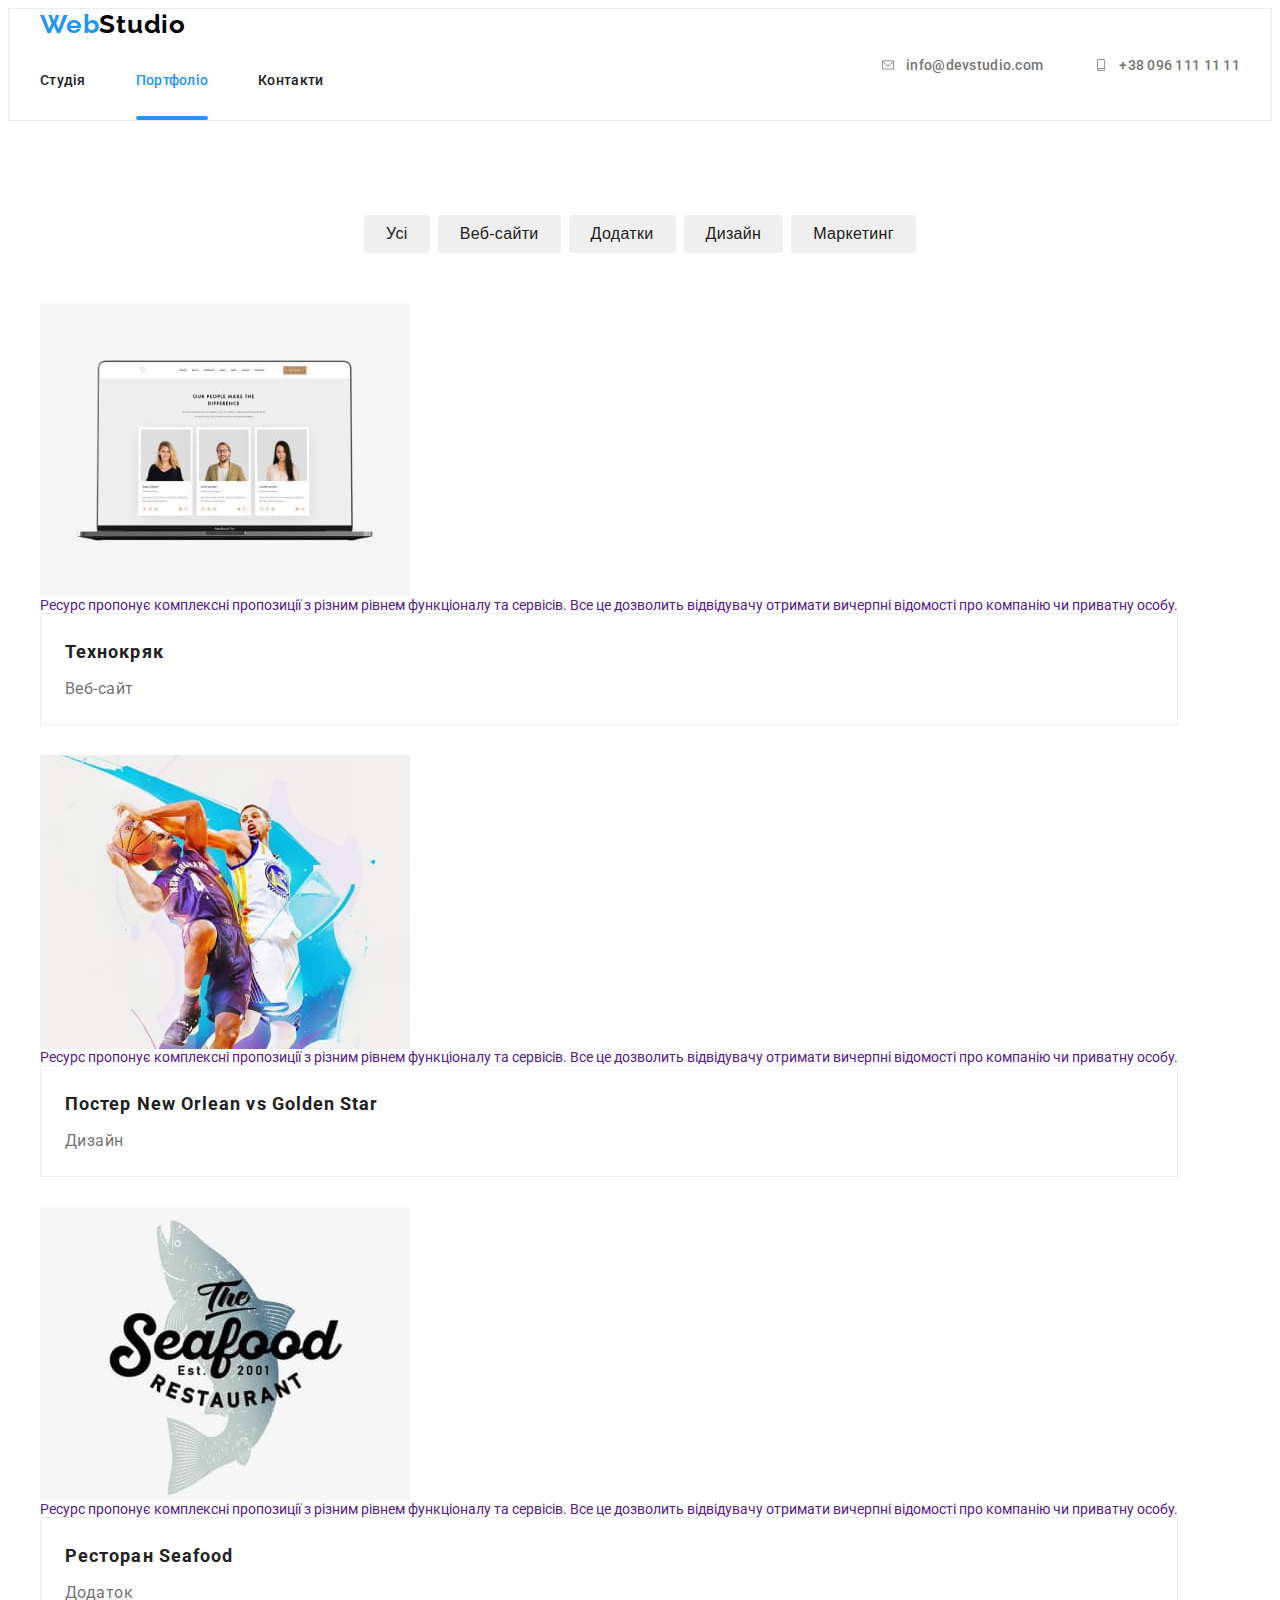
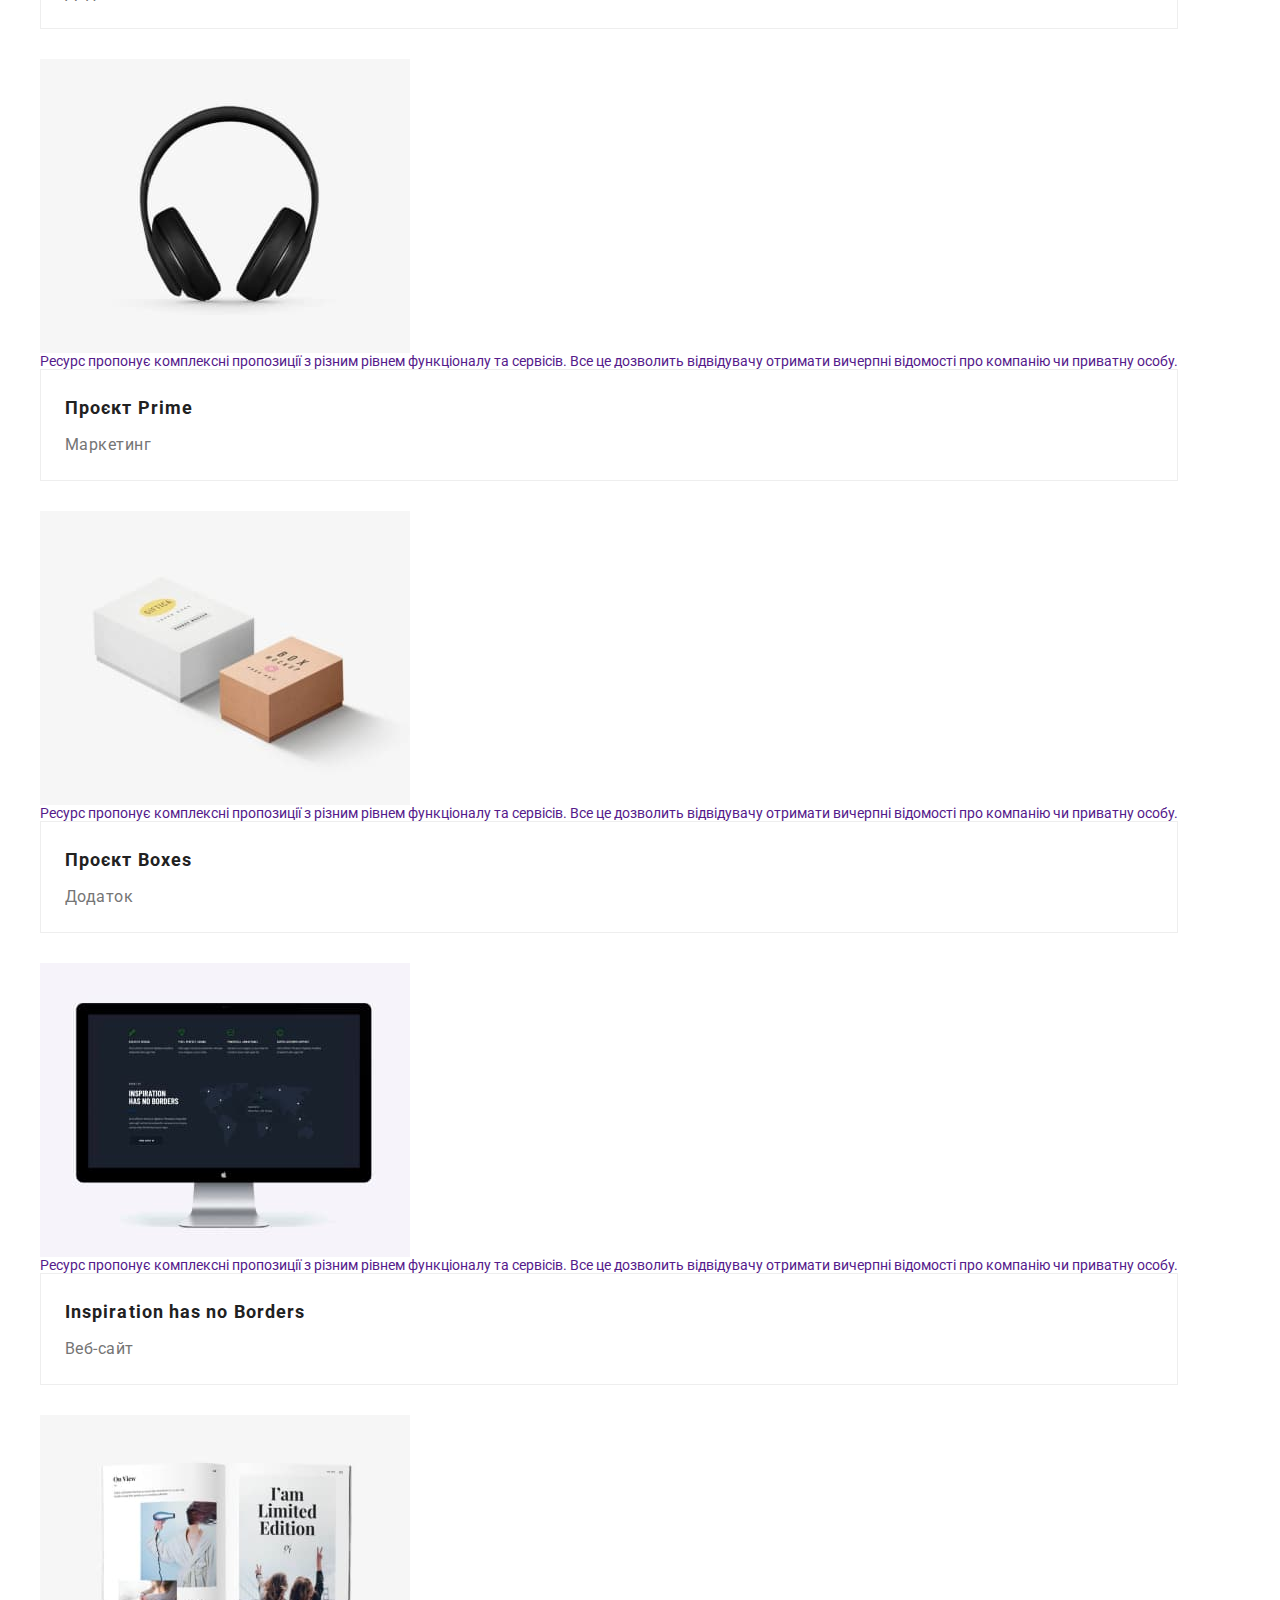
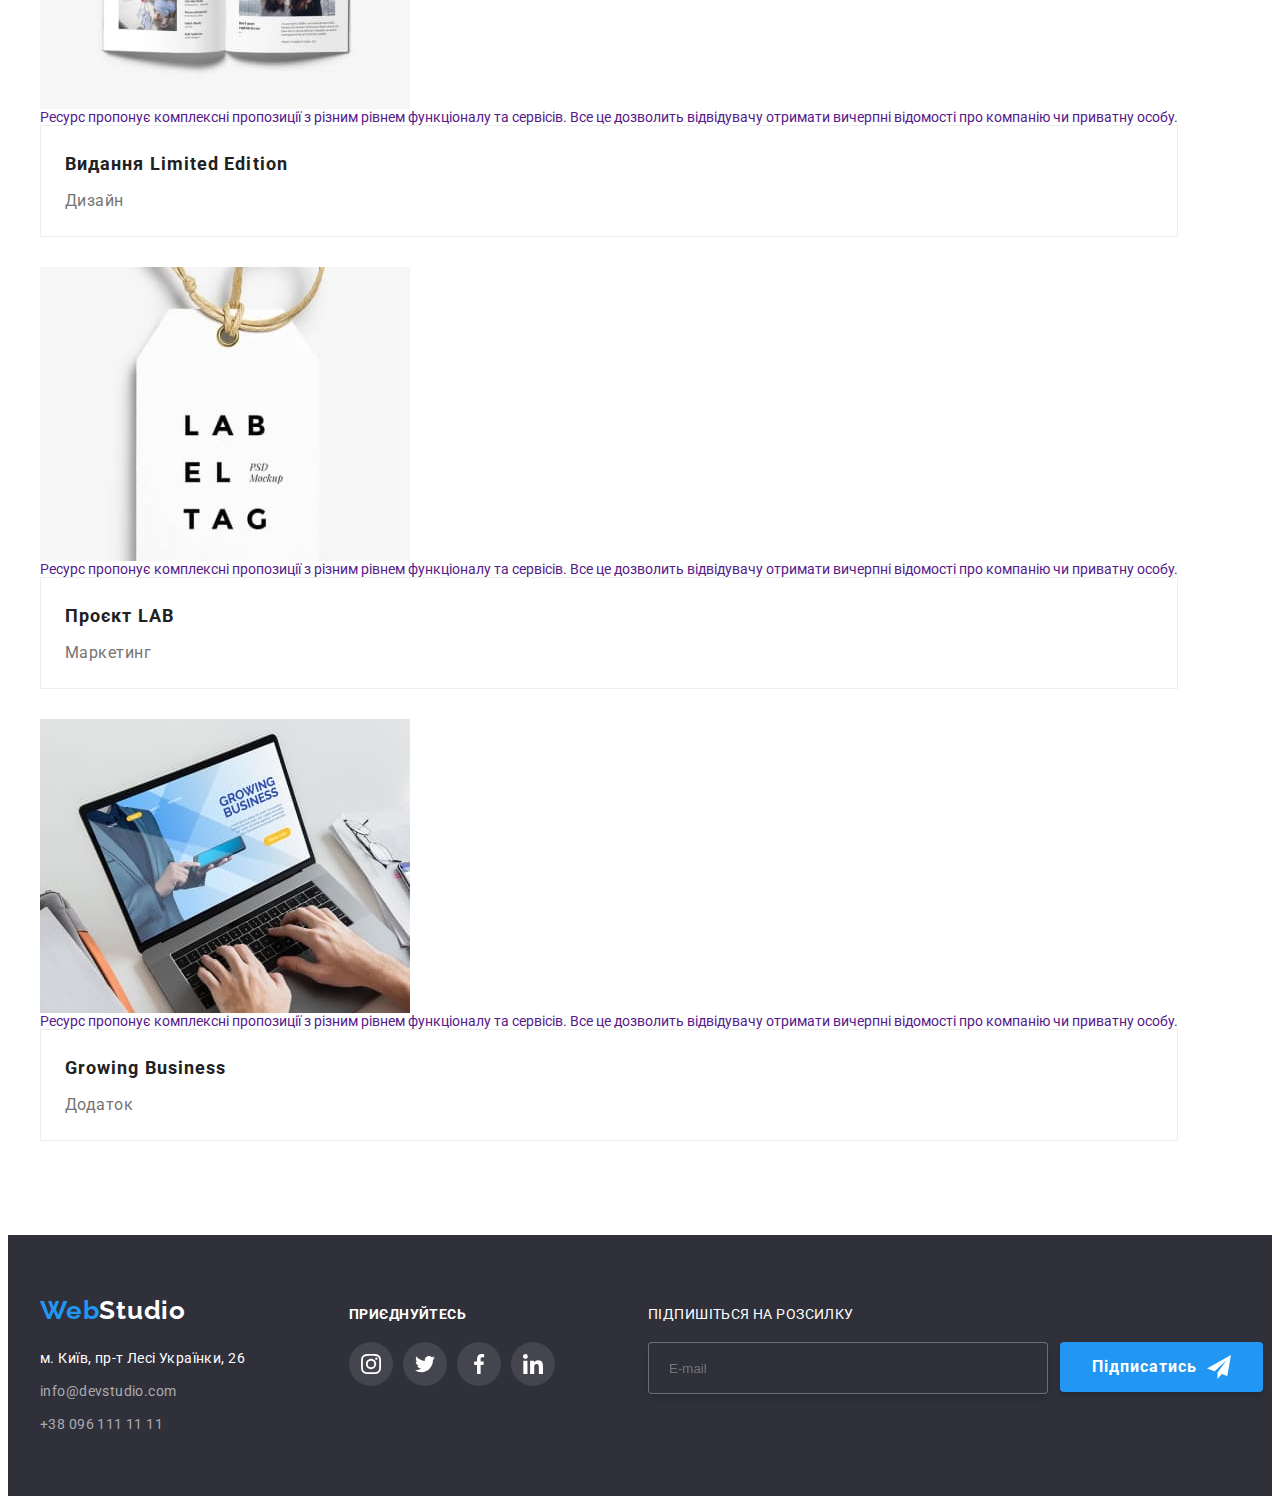
==== portfolio.html @ 0a987e72 "Summary" ====
<!DOCTYPE html>
<html lang="uk">
  <head>
    <meta charset="UTF-8" />
    <meta http-equiv="X-UA-Compatible" content="IE=edge" />
    <meta name="viewport" content="width=device-width, initial-scale=1.0" />
    <title>WebStudio</title>
    <!-- modern-normalize -->
    <link
      rel="stylesheet"
      href="https://cdnjs.cloudflare.com/ajax/libs/modern-normalize/1.1.0/modern-normalize.min.css"
      integrity="sha512-wpPYUAdjBVSE4KJnH1VR1HeZfpl1ub8YT/NKx4PuQ5NmX2tKuGu6U/JRp5y+Y8XG2tV+wKQpNHVUX03MfMFn9Q=="
      crossorigin="anonymous"
      referrerpolicy="no-referrer"
    />

    <!-- fonts -->
    <link
      href="https://fonts.googleapis.com/css2?family=Raleway:wght@700&family=Roboto:wght@400;500;700;900&display=swap"
      rel="stylesheet"
    />
    <!-- styles css -->
    <link rel="stylesheet" href="./css/main.min.css">
    <link rel="stylesheet" href="./css/styles.css" />
  </head>
  <body>
    <header class="header">
      <div class="header-container container">
        <nav class="container-list">
          <a href="./index.html" class="logo header-link"
            >Web<span class="name">Studio</span></a
          >
          <ul class="header-list site-nav list">
            <li class="header-item nav-list">
              <a href="" class="link">Студія</a>
            </li>
            <li class="header-item nav-list">
              <a href="./portfolio.html" class="link currentlink current">Портфоліо</a>
            </li>
            <li class="header-item nav-list">
              <a href="" class="link">Контакти</a>
            </li>
          </ul>
        </nav>
        <ul class="site-contact list">
          <li class="header-contact nav-list">
            <a href="mailto:info@devstudio.com" class="header-link link">
              <svg class="header-icon" width="16" height="12">
                <use href="./img/icons/icons.svg#icon-envelope"></use>
              </svg>
              info@devstudio.com
            </a>
          </li>
          <li class="header-contact nav-list">
            <a href="tel:380961111111" class="link">
              <svg class="header-icon" width="16" height="12">
                <use href="./img/icons/icons.svg#icon-smartphone"></use>
              </svg>
              +38 096 111 11 11</a
            >
          </li>
        </ul>
      </div>
    </header>
    <main class="portfolio-general">
      <!-- <h1>Портфоліо</h1> -->
      <section class="section">
        <div class="container">
          <h1 class="visually-hidden">Портфоліо</h1>
          <ul class="portfolio-list list">
            <li class="portfolio-list-link">
              <button type="button" class="portfolio-list-button">Усі</button>
            </li>
            <li class="portfolio-list-link">
              <button type="button" class="portfolio-list-button">
                Веб-сайти
              </button>
            </li>
            <li class="portfolio-list-link">
              <button type="button" class="portfolio-list-button">
                Додатки
              </button>
            </li>
            <li class="portfolio-list-link">
              <button type="button" class="portfolio-list-button">
                Дизайн
              </button>
            </li>
            <li class="portfolio-list-link">
              <button type="button" class="portfolio-list-button">
                Маркетинг
              </button>
            </li>
          </ul>
          <ul class="portfolio-examples list">
            <li class="list">
              <a href="" class="portfolio-examples-link"
              >
               
                <div class="portfolio-thumb">
                  <img class="portfolio-thumb"
                    src="./img/portfolio-img-1.jpg"
                    alt="Портфоліо веб-сайту: Технокряк"
                    width="370"
                    height="294"
                  
                  />
                   <div class="portfolio-overlay">
                    <p class="portfolio-overlay-text">Ресурс пропонує комплексні пропозиції з різним рівнем функціоналу та сервісів. Все це дозволить відвідувачу отримати вичерпні відомості про компанію чи приватну особу.</p>
                  </div>
                </div>
                
                
               
                <div class="portfolio-wrapper">
                  <h2 class="portfolio-header">Технокряк</h2>
                  <p class="portfolio-descr">Веб-сайт</p>
                </div></a
              >
              
            </li>
            <li class="list">
              <a href="" class="portfolio-examples-link">
                <div class="portfolio-thumb">
                  <img
                    src="./img/portfolio-img-2.jpg"
                    alt="Портфоліо постеру"
                    width="370"
                    height="294"
                  />
                  <div class="portfolio-overlay">
                    <p class="portfolio-overlay-text">Ресурс пропонує комплексні пропозиції з різним рівнем функціоналу та сервісів. Все це дозволить відвідувачу отримати вичерпні відомості про компанію чи приватну особу.</p>
                  </div>
                </div>
                <div class="portfolio-wrapper">
                  <h2 class="portfolio-header">
                    Постер New Orlean vs Golden Star
                  </h2>
                  <p class="portfolio-descr">Дизайн</p>
                </div></a
              >
              
            </li>
            <li class="list">
              <a href="" class="portfolio-examples-link">
                <div class="portfolio-thumb">
                  <img
                    src="./img/portfolio-img-3.jpg"
                    alt="Портфоліо рибного ресторану"
                    width="370"
                    height="294"
                  />
                  <div class="portfolio-overlay">
                    <p class="portfolio-overlay-text">Ресурс пропонує комплексні пропозиції з різним рівнем функціоналу та сервісів. Все це дозволить відвідувачу отримати вичерпні відомості про компанію чи приватну особу.</p>
                  </div>
                </div>
                <div class="portfolio-wrapper">
                  <h2 class="portfolio-header">Ресторан Seafood</h2>
                  <p class="portfolio-descr">Додаток</p>
                </div></a
              >
              
            </li>
            <li class="list">
              <a href="" class="portfolio-examples-link">
                <div class="portfolio-thumb">
                  <img
                    src="./img/portfolio-img-4.jpg"
                    alt="Портфоліо проекту"
                    width="370"
                    height="294"
                  />
                  <div class="portfolio-overlay">
                    <p class="portfolio-overlay-text">Ресурс пропонує комплексні пропозиції з різним рівнем функціоналу та сервісів. Все це дозволить відвідувачу отримати вичерпні відомості про компанію чи приватну особу.</p>
                  </div>
                </div>
                <div class="portfolio-wrapper">
                  <h2 class="portfolio-header">Проєкт Prime</h2>
                  <p class="portfolio-descr">Маркетинг</p>
                </div></a
              >
              
            </li>
            <li class="list">
              <a href="" class="portfolio-examples-link">
                <div class="portfolio-thumb">
                  <img
                    src="./img/portfolio-img-5.jpg"
                    alt="Портфоліо додатку"
                    width="370"
                    height="294"
                  />
                  <div class="portfolio-overlay">
                    <p class="portfolio-overlay-text">Ресурс пропонує комплексні пропозиції з різним рівнем функціоналу та сервісів. Все це дозволить відвідувачу отримати вичерпні відомості про компанію чи приватну особу.</p>
                  </div>
                </div>
                <div class="portfolio-wrapper">
                  <h2 class="portfolio-header">Проєкт Boxes</h2>
                  <p class="portfolio-descr">Додаток</p>
                </div></a
              >
               
            </li>
            <li class="list">
              <a href="" class="portfolio-examples-link">
                <div class="portfolio-thumb">
                  <img
                    src="./img/portfolio-img-6.jpg"
                    alt="Портфоліо веб-сайту: Натхнення не має кордонів"
                    width="370"
                    height="294"
                  />
                  <div class="portfolio-overlay">
                    <p class="portfolio-overlay-text">Ресурс пропонує комплексні пропозиції з різним рівнем функціоналу та сервісів. Все це дозволить відвідувачу отримати вичерпні відомості про компанію чи приватну особу.</p>
                </div>
                </div>

                <div class="portfolio-wrapper">
                  <h2 class="portfolio-header">Inspiration has no Borders</h2>
                  <p class="portfolio-descr">Веб-сайт</p>
                </div></a
              >
               
            <li class="list">
              <a href="" class="portfolio-examples-link">
                <div class="portfolio-thumb">
                  <img
                    src="./img/portfolio-img-7.jpg"
                    alt="Портфоліо дизайну видання"
                    width="370"
                    height="294"
                  />
                  <div class="portfolio-overlay">
                    <p class="portfolio-overlay-text">Ресурс пропонує комплексні пропозиції з різним рівнем функціоналу та сервісів. Все це дозволить відвідувачу отримати вичерпні відомості про компанію чи приватну особу.</p>
                  </div>
                </div>
                <div class="portfolio-wrapper">
                  <h2 class="portfolio-header">Видання Limited Edition</h2>
                  <p class="portfolio-descr">Дизайн</p>
                </div></a
              >
               
            </li>
            <li class="list">
              <a href="" class="portfolio-examples-link">
                <div class="portfolio-thumb">
                  <img
                    src="./img/portfolio-img-8.jpg"
                    alt="Портфоліо маркетингового проекту"
                    width="370"
                    height="294"
                  />
                  <div class="portfolio-overlay">
                    <p class="portfolio-overlay-text">Ресурс пропонує комплексні пропозиції з різним рівнем функціоналу та сервісів. Все це дозволить відвідувачу отримати вичерпні відомості про компанію чи приватну особу.</p>
                  </div>
                </div>
                <div class="portfolio-wrapper">
                  <h2 class="portfolio-header">Проєкт LAB</h2>
                  <p class="portfolio-descr">Маркетинг</p>
                </div></a
              >
               
            </li>
            <li class="list">
              <a href="" class="portfolio-examples-link">
                <div class="portfolio-thumb">
                  <img
                    src="./img/portfolio-img-9.jpg"
                    alt="Портфоліо бізнес-додатку"
                    width="370"
                    height="294"
                  />
                  <div class="portfolio-overlay">
                    <p class="portfolio-overlay-text">Ресурс пропонує комплексні пропозиції з різним рівнем функціоналу та сервісів. Все це дозволить відвідувачу отримати вичерпні відомості про компанію чи приватну особу.</p>
                  </div>
                </div>
                <div class="portfolio-wrapper">
                  <h2 class="portfolio-header">Growing Business</h2>
                  <p class="portfolio-descr">Додаток</p>
                </div></a
              >
              
            </li>
          </ul>
        </div>
      </section>
    </main>

      <footer class="footer">
      <div class="container footer-contact">
         <div class="">
          <a href="./index.html" class="footer-logo logo"
          >Web<span class="second-name">Studio</span></a
        >
        <address>
          <ul class="site-contact-list list">
            <li class="link-location link-general">
              <a
                href="https://goo.gl/maps/aaZ5fvwbRXGfr1e5A"
                target="_blank"
                rel="noopener noreferrer nofollow"
                class="link-location"
                >м. Київ, пр-т Лесі Українки, 26</a
              >
            </li>
            <li class="link-contact link-general">
              <a href="mailto:info@devstudio.com" class="link-contact-list"
                >info@devstudio.com</a
              >
            </li>
            <li class="link-contact link-general">
              <a href="tel:380961111111" class="link-contact-list"
                >+38 096 111 11 11</a
              >
            </li>
          </ul>
         </div>
          <div class="socials-footer">
            <h3 class="footer-header"">Приєднуйтесь</h3>
            <ul class="socials-footer-list">
              <li class="list">
                <a
                  class="socials-link link"
                  href="https://www.instagram.com/"
                  target="_blank"
                  rel="noopener norefferer"
                  aria-label="Instagram icon"
                >
                  <svg class="socials-icon" width="20" height="20">
                    <use href="./img/icons/icons.svg#icon-instagram"></use>
                  </svg>
                </a>
              </li>
              <li class="list">
                <a
                  class="socials-link link"
                  href="https://twitter.com/"
                  target="_blank"
                  rel="noopener norefferer"
                  aria-label="Twitter icon"
                >
                  <svg class="socials-icon" width="20" height="20">
                    <use href="./img/icons/icons.svg#icon-twitter"></use>
                  </svg>
                </a>
              </li>
              <li class="list">
                <a
                  class="socials-link link"
                  href="https://www.facebook.com/"
                  target="_blank"
                  rel="noopener norefferer"
                  aria-label="Facebook icon"
                >
                  <svg class="socials-icon" width="20" height="20">
                    <use href="./img/icons/icons.svg#icon-facebook"></use>
                  </svg>
                </a>
              </li>
              <li class="list">
                <a
                  class="socials-link link"
                  href="https://www.linkedin.com/"
                  target="_blank"
                  rel="noopener norefferer"
                  aria-label="LinkedIn icon"
                >
                  <svg class="socials-icon" width="20" height="20">
                    <use href="./img/icons/icons.svg#icon-linkedin"></use>
                  </svg>
                </a>
              </li>
            </ul>
          </div>
          <div class="sign-wrapper">
        <p class="sign-text footer-header">Підпишіться на розсилку</p>
      
          
       <form class="sign-form" name="sign-form">
        <input class="sign-field" type="email" name="user-email" id="email" placeholder="E-mail" >
          
        
        <div class="sign-field-btn">
          <button class="sign-btn" type="submit">Підписатись
            <svg class="sign-item" width="24" height="24">
          <use href="./img/icons/icons.svg#icon-icon-send"></use>
          </svg>
          </button>
          
        </div>

        </form>
        
      
        </div>
      </div>
        </address>
      </div>
      
    </footer>
  </body>
</html>

<!-- fjfj -->
---- css/main.min.css ----
h1,h2,h3,h4,h5,h6,p{margin:0}.list{list-style:none;margin:0;padding:0}img{display:block}.logo{text-decoration:none}.site-nav .link{text-decoration:none}.container{width:1200px;padding-left:15px;padding-right:15px;margin:0 auto}.section{padding-top:94px;padding-bottom:94px}.header{border:1px solid #ececec}.header-container{display:-webkit-box;display:-ms-flexbox;display:flex;-webkit-box-align:center;-ms-flex-align:center;align-items:center}.header-nav{display:-webkit-box;display:-ms-flexbox;display:flex;-webkit-box-align:center;-ms-flex-align:center;align-items:center}.header-list{margin-right:94px}.header-list{display:-webkit-box;display:-ms-flexbox;display:flex;-webkit-box-align:center;-ms-flex-align:center;align-items:center;gap:50px}.site-contact{display:-webkit-box;display:-ms-flexbox;display:flex;-webkit-box-align:center;-ms-flex-align:center;align-items:center;gap:50px}.site-contact{margin-left:auto}.logo{display:block;color:var(--accent-color);font-family:"Raleway",sans-serif;margin-right:93px;font-style:normal;font-weight:700;font-size:26px;line-height:1.1923076923;letter-spacing:.03em}.name{color:#000}.second-name{color:var(--additional-color)}.site-nav .link{display:block;padding-top:32px;padding-bottom:32px;color:var(--primary-text-color);font-weight:500;line-height:1.1428571429;letter-spacing:.02em;-webkit-transition-property:color;transition-property:color;-webkit-transition-duration:250ms;transition-duration:250ms;-webkit-transition-timing-function:cubic-bezier(0.4, 0, 0.2, 1);transition-timing-function:cubic-bezier(0.4, 0, 0.2, 1)}.site-nav .link:hover,.site-nav .link:focus{color:var(--accent-color)}.site-nav .currentlink{color:var(--accent-color)}.nav-list{position:relative}.current::after{content:"";position:absolute;bottom:0px;left:0px;width:100%;height:4px;background-color:var(--accent-color);border-radius:2px}.site-contact{list-style:none}.site-contact .link{text-decoration:none}.header-icon{fill:currentColor;margin-right:10px}.site-contact .link{display:-webkit-box;display:-ms-flexbox;display:flex;-webkit-box-align:center;-ms-flex-align:center;align-items:center;padding-top:32px;padding-bottom:32px;color:var(--secondary-text-color);font-weight:500;line-height:1.1428571429;letter-spacing:.02em;color:var(--secondary-text-color);-webkit-transition-property:color;transition-property:color;-webkit-transition-duration:250ms;transition-duration:250ms;-webkit-transition-timing-function:cubic-bezier(0.4, 0, 0.2, 1);transition-timing-function:cubic-bezier(0.4, 0, 0.2, 1)}.site-contact .link:hover,.site-contact .link:focus{color:var(--accent-color)}.site-contact .link:not(:last child){margin-right:30px}.hero{padding:200px 0px;margin-left:auto;margin-right:auto;height:600px;max-width:1600px;background-color:#c4c4c4;background-image:-webkit-gradient(linear, left top, left bottom, from(rgba(47, 48, 58, 0.4)), to(rgba(47, 48, 58, 0.4))),url(../img/hero-img.jpg);background-image:linear-gradient(rgba(47, 48, 58, 0.4), rgba(47, 48, 58, 0.4)),url(../img/hero-img.jpg);background-position:center}.hero-title{width:696px;margin-left:auto;margin-right:auto;margin-bottom:30px;color:var(--additional-color);font-weight:900;font-size:44px;line-height:1.3636363636;text-align:center;letter-spacing:.06em;text-transform:uppercase}.hero-button{margin:auto;display:block;min-width:216px;min-height:50px;padding:10px 32px;color:var(--additional-color);background-color:var(--accent-color);font-family:"Roboto";font-weight:700;font-size:16px;line-height:1.875;-webkit-box-align:center;-ms-flex-align:center;align-items:center;text-align:center;letter-spacing:.06em;border:none;border-radius:4px;cursor:pointer}.hero-button:hover,.hero-button:focus{color:var(--additional-color);background-color:var(--accent-color)}.features__list{list-style:none}.features__section .features__list{display:-webkit-box;display:-ms-flexbox;display:flex;-ms-flex-wrap:wrap;flex-wrap:wrap}.features__list .features__descr{margin-right:30px}.features__list .features__descr:last-child{margin-right:0px}.features__wrapper{display:-webkit-box;display:-ms-flexbox;display:flex;-webkit-box-align:center;-ms-flex-align:center;align-items:center;-webkit-box-pack:center;-ms-flex-pack:center;justify-content:center;height:120px;background-color:#f5f4fa;border-radius:4px}.features__list .feature__title{margin-top:30px;margin-bottom:10px;font-size:14px;line-height:1.1428571429;letter-spacing:.03em;text-transform:uppercase}.features__list .feature__examples{width:270px;color:var(--secondary-text-color);line-height:1.7142857143;letter-spacing:.03em}.offers{padding-top:0px}.offers .list{display:-webkit-box;display:-ms-flexbox;display:flex;-ms-flex-wrap:wrap;flex-wrap:wrap}.offers__title{margin-bottom:50px;font-size:36px;line-height:1.1666666667;text-align:center;letter-spacing:.03em}.offers__ex{list-style:none}.offers__list .offers__ex{position:relative;margin-right:30px}.offers__list .offers__ex:last-child{margin-right:0px}.offers__overlay{position:absolute;bottom:0px;width:100%;padding-top:27px;padding-bottom:27px;background-color:rgba(47,48,58,.8)}.offers__text{font-style:normal;font-size:14px;line-height:1.1428571429;text-align:center;text-transform:uppercase;letter-spacing:.03em;color:var(--additional-color)}.team-wrapper{padding-top:30px;padding-bottom:30px;background-color:#fff;border-radius:0px 0px 4px 4px;-webkit-box-shadow:0px 1px 1px #000;box-shadow:0px 1px 1px #000}.list .part-second-title{margin-bottom:10px;font-weight:500;font-size:16px;line-height:1.1875;text-align:center;letter-spacing:.03em}.list .part-list-element{font-size:16px;line-height:1.1875;text-align:center;letter-spacing:.03em;color:var(--secondary-text-color)}.socials{display:-webkit-box;display:-ms-flexbox;display:flex;-webkit-box-pack:center;-ms-flex-pack:center;justify-content:center;-webkit-box-align:center;-ms-flex-align:center;align-items:center;gap:10px}.socials-link-main{display:-webkit-box;display:-ms-flexbox;display:flex;-webkit-box-pack:center;-ms-flex-pack:center;justify-content:center;-webkit-box-align:center;-ms-flex-align:center;align-items:center;width:44px;height:44px;border-radius:50%;-webkit-transition-property:background-color,color;transition-property:background-color,color;-webkit-transition-duration:250ms;transition-duration:250ms;-webkit-transition-timing-function:cubic-bezier(0.4, 0, 0.2, 1);transition-timing-function:cubic-bezier(0.4, 0, 0.2, 1)}.socials-icon-main{fill:var(--icon-color)}.socials-link-main:hover,.socials-link-main:focus{background-color:var(--accent-color)}.socials-link-main:hover .socials-icon-main{fill:var(--additional-color)}.team-section{background-color:#f5f4fa}.team-section .list{list-style:none}.participants-list{display:-webkit-box;display:-ms-flexbox;display:flex;-ms-flex-wrap:wrap;flex-wrap:wrap}.participants-list .list{margin-right:30px}.participants-list .list:last-child{margin-right:0px}.part-list-element{margin-bottom:16px}.clients__title{font-style:normal;font-size:36px;line-height:1.1666666667;text-align:center;letter-spacing:.03em;margin-bottom:50px}.clients{text-decoration:none}.clients{display:-webkit-box;display:-ms-flexbox;display:flex;-webkit-box-align:center;-ms-flex-align:center;align-items:center;-webkit-box-pack:center;-ms-flex-pack:center;justify-content:center;gap:30px}.clients__list{width:170px;height:92px}.clients__link:hover,.clients__link:focus{color:var(--accent-color);border:1px solid var(--accent-color)}.clients__link{display:-webkit-box;display:-ms-flexbox;display:flex;-webkit-box-pack:center;-ms-flex-pack:center;justify-content:center;-webkit-box-align:center;-ms-flex-align:center;align-items:center;width:100%;height:100%;border:1px solid var(--icon-color);border-radius:4px;background-color:#fff;color:var(--icon-color);-webkit-transition-property:color,border;transition-property:color,border;-webkit-transition-duration:250ms;transition-duration:250ms;-webkit-transition-timing-function:cubic-bezier(0.4, 0, 0.2, 1);transition-timing-function:cubic-bezier(0.4, 0, 0.2, 1)}.clients__icon{fill:currentColor}footer{background-color:#2f303a;padding-top:60px;padding-bottom:60px}address{font-style:normal}.footer-logo{margin-bottom:20px}.site-contact-list .link-location{list-style:none;text-decoration:none}.site-contact-list .link-contact{list-style:none;text-decoration:none}.site-contact-list .link-general{margin-bottom:9px}.site-contact-list .link-general:last-child{margin-bottom:0px}.site-contact-list .link-location{line-height:1.7142857143;letter-spacing:.03em;color:var(--additional-color)}.site-contact-list .link-contact-list:hover,.site-contact-list .link-contact-list:focus{color:var(--accent-color)}.site-contact-list .link-contact-list{text-decoration:none;list-style:none}.site-contact-list .link-contact-list{line-height:1.7142857143;letter-spacing:.03em;color:rgba(255,255,255,.6);-webkit-transition-property:color;transition-property:color;-webkit-transition-duration:250ms;transition-duration:250ms;-webkit-transition-timing-function:cubic-bezier(0.4, 0, 0.2, 1);transition-timing-function:cubic-bezier(0.4, 0, 0.2, 1)}.footer-contact{display:-webkit-box;display:-ms-flexbox;display:flex;-webkit-box-align:baseline;-ms-flex-align:baseline;align-items:baseline}.socials-footer{margin-left:70px}.socials-footer-list{display:-webkit-box;display:-ms-flexbox;display:flex;margin-top:0px;margin-bottom:0px;padding-left:0px;gap:10px}.footer-header{font-style:normal;font-size:14px;line-height:1.1428571429;letter-spacing:.03em;text-transform:uppercase;color:#fff;margin-bottom:20px}.socials-footer-list .socials-link{color:var(--additional-color)}.socials-link{display:-webkit-box;display:-ms-flexbox;display:flex;-webkit-box-pack:center;-ms-flex-pack:center;justify-content:center;-webkit-box-align:center;-ms-flex-align:center;align-items:center;width:44px;height:44px;border-radius:50%;background-color:rgba(255,255,255,.1);-webkit-transition-property:background-color,color;transition-property:background-color,color;-webkit-transition-duration:250ms;transition-duration:250ms;-webkit-transition-timing-function:cubic-bezier(0.4, 0, 0.2, 1);transition-timing-function:cubic-bezier(0.4, 0, 0.2, 1)}.socials-icon{fill:var(--additional-color)}.socials-link:hover,.socials-link:focus{background-color:#2196f3}.sign-form{display:-webkit-box;display:-ms-flexbox;display:flex}.sign-wrapper{-webkit-box-align:baseline;-ms-flex-align:baseline;align-items:baseline;-ms-flex-line-pack:center;align-content:center;margin-left:93px}.sign-field{margin-right:12px;padding:0 20px;width:358px;height:50px;background-color:#2f303a;border:none;border:1px solid rgba(255,255,255,.3);-webkit-filter:drop-shadow(0px 4px 4px rgba(0, 0, 0, 0.15));filter:drop-shadow(0px 4px 4px rgba(0, 0, 0, 0.15));border-radius:4px;color:var(--additional-color)}.sign-fiend::-webkit-input-placeholder{font-size:16px;line-height:1.25;letter-spacing:.03em;color:rgba(255,255,255,.6);-webkit-transform:translateX(16px);transform:translateX(16px)}.sign-fiend::-moz-placeholder{font-size:16px;line-height:1.25;letter-spacing:.03em;color:rgba(255,255,255,.6);transform:translateX(16px)}.sign-fiend:-ms-input-placeholder{font-size:16px;line-height:1.25;letter-spacing:.03em;color:rgba(255,255,255,.6);transform:translateX(16px)}.sign-fiend::-ms-input-placeholder{font-size:16px;line-height:1.25;letter-spacing:.03em;color:rgba(255,255,255,.6);transform:translateX(16px)}.sign-fiend::placeholder{font-size:16px;line-height:1.25;letter-spacing:.03em;color:rgba(255,255,255,.6);-webkit-transform:translateX(16px);transform:translateX(16px)}.sign-field-mark{position:absolute;font-style:normal;font-size:16px;line-height:1.25;letter-spacing:.03em;color:rgba(255,255,255,.6)}.sign-btn{display:-webkit-inline-box;display:-ms-inline-flexbox;display:inline-flex;-webkit-box-align:center;-ms-flex-align:center;align-items:center;padding:10px 32px;gap:10px;min-height:50px;color:var(--additional-color);background-color:var(--accent-color);font-family:"Roboto";font-weight:700;font-size:16px;line-height:1.875;letter-spacing:.06em;border:none;border-radius:4px;-webkit-box-shadow:0px 4px 4px rgba(0,0,0,.15);box-shadow:0px 4px 4px rgba(0,0,0,.15);cursor:pointer}.sign-item{fill:#fff}.portfolio-examples{display:-webkit-box;display:-ms-flexbox;display:flex;-ms-flex-wrap:wrap;flex-wrap:wrap;gap:30px}.portfolio-list .portfolio-list-link{list-style:none}.portfolio-list{display:-webkit-box;display:-ms-flexbox;display:flex;-webkit-box-pack:center;-ms-flex-pack:center;justify-content:center;margin-bottom:50px;gap:8px}.portfolio-list-link:last-child{margin-right:0px}.portfolio-list .portfolio-list-button{min-height:38px;font-weight:500;font-size:16px;line-height:1.1428571429;letter-spacing:.02em;cursor:pointer;color:var(--primary-text-color);border:none;padding:6px 22px;border-radius:4px;-webkit-transition-property:color,background-color,-webkit-box-shadow;transition-property:color,background-color,-webkit-box-shadow;transition-property:color,background-color,box-shadow;transition-property:color,background-color,box-shadow,-webkit-box-shadow;-webkit-transition-duration:250ms;transition-duration:250ms;-webkit-transition-timing-function:cubic-bezier(0.4, 0, 0.2, 1);transition-timing-function:cubic-bezier(0.4, 0, 0.2, 1)}.portfolio-list .portfolio-list-button:hover,.portfolio-list .portfolio-list-button:focus{color:var(--additional-color);background-color:var(--accent-color);-webkit-box-shadow:0px 3px 1px rgba(0,0,0,.1),0px 1px 2px rgba(0,0,0,.08),0px 2px 2px rgba(0,0,0,.12);box-shadow:0px 3px 1px rgba(0,0,0,.1),0px 1px 2px rgba(0,0,0,.08),0px 2px 2px rgba(0,0,0,.12)}.portfolio-examples .list{list-style:none}.portfolio-examples-link{text-decoration:none}.portfolio-examples-link{display:block;-webkit-transition-property:-webkit-box-shadow;transition-property:-webkit-box-shadow;transition-property:box-shadow;transition-property:box-shadow, -webkit-box-shadow;-webkit-transition-duration:250ms;transition-duration:250ms;-webkit-transition-timing-function:cubic-bezier(0.4, 0, 0.2, 1);transition-timing-function:cubic-bezier(0.4, 0, 0.2, 1)}.portfolio-examples-link:hover,.portfolio-examples-link:focus{-webkit-box-shadow:0px 1px 1px rgba(0,0,0,.12),0px 4px 4px rgba(0,0,0,.06),1px 4px 6px rgba(0,0,0,.16);box-shadow:0px 1px 1px rgba(0,0,0,.12),0px 4px 4px rgba(0,0,0,.06),1px 4px 6px rgba(0,0,0,.16)}.portfolio-wrapper{padding:20px 24px;border:1px solid #eee}.portfolio-examples .portfolio-header{margin-bottom:4px;font-size:18px;line-height:2;letter-spacing:.06em;color:var(--primary-text-color)}.portfolio-examples .portfolio-descr{font-size:16px;line-height:1.875;letter-spacing:.03em;color:var(--secondary-text-color)}:root{--primary-text-color: #212121;--secondary-text-color: #757575;--additional-color: #ffffff;--accent-color: #2196f3;--icon-color: #afb1b8}head{background-color:var(--additional-color)}body{font-family:"Roboto",sans-serif;font-size:14px;background-color:var(--additional-color);color:var(--primary-text-color)}.visually-hidden{position:absolute;width:1px;height:1px;margin:-1px;border:0;padding:0;white-space:nowrap;-webkit-clip-path:inset(100%);clip-path:inset(100%);clip:rect(0 0 0 0);overflow:hidden}/*# sourceMappingURL=main.min.css.map */
---- css/styles.css ----
/* палітра 
колір основного тексту #212121 
вторинний колір #757575 
заголовок H1 #FFFFFF 
Логотип - #000000 #2196F3 
колір кнопки - #FFFFFF , 
background: #2196F3 
колір навігації header  #757575
колір навігації footer rgba(255, 255, 255, 0.6) 
навігація адреси #FFFFFF 

*/
/* :root {
  --primary-text-color: #212121;
  --secondary-text-color: #757575;
  --additional-color: #ffffff;
  --accent-color: #2196f3;
  --icon-color: #afb1b8;
} */
/* head {
  background-color: var(--additional-color);
} */
/* reset
h1,
h2,
h3,
h4,
h5,
h6,
p {
  margin: 0;
}
.list {
  list-style: none;
  margin: 0;
  padding: 0;
}
img {
  display: block;
} */
/* reset */

/* .section {
  padding-top: 94px;
  padding-bottom: 94px;
}
.container {
  width: 1200px;
  padding-left: 15px;
  padding-right: 15px;
  margin: 0 auto;
} */

/* оформлення флекс для header */

/* body {
  font-family: 'Roboto', sans-serif;
  font-size: 14px;
  background-color: var(--additional-color);
  color: var(--primary-text-color);
} */
/* header */

/* .header {
  border: 1px solid #ececec;
}
.header-container {
  display: flex;
  align-items: center;
}
.header-nav {
  display: flex;
  align-items: center;
}
.header-list {
  margin-right: 94px;
}
.header-list {
  display: flex;
  align-items: center;
  gap: 50px;
} */
/* .site-contact {
  display: flex;
  align-items: center;
  gap: 50px;
}
.site-contact {
  margin-left: auto;
} */

/* .logo {
  text-decoration: none;
} */
/* .logo {
  display: block;
  color: var(--accent-color);
  font-family: 'Raleway', sans-serif;
  margin-right: 93px;

  font-style: normal;
  font-weight: 700;
  font-size: 26px;
  line-height: calc(31 / 26);
  letter-spacing: 0.03em;
}

.name {
  color: #000000;
}
.second-name {
  color: var(--additional-color);
} */

/* .site-nav .link {
  text-decoration: none;
} */

/* .site-nav .link {
  display: block;
  padding-top: 32px;
  padding-bottom: 32px;
  color: var(--primary-text-color);
  font-weight: 500;
  line-height: calc(16 / 14);
  letter-spacing: 0.02em;
  transition-property: color;
  transition-duration: 250ms;
  transition-timing-function: cubic-bezier(0.4, 0, 0.2, 1);
}
.site-nav .link:hover,
.site-nav .link:focus {
  color: var(--accent-color);
}
.site-nav .currentlink {
  color: var(--accent-color);
}
.nav-list {
  position: relative;
}

.current::after {
  content: '';
  position: absolute;
  bottom: 0px;
  left: 0px;

  width: 100%;
  height: 4px;
  background-color: var(--accent-color);
  border-radius: 2px;
}

.site-contact {
  list-style: none;
}
.site-contact .link {
  text-decoration: none;
}
.header-icon {
  fill: currentColor;
  margin-right: 10px;
}

.site-contact .link {
  display: flex;
  align-items: center;
  padding-top: 32px;
  padding-bottom: 32px;
  color: var(--secondary-text-color);
  font-weight: 500;
  line-height: calc(16 / 14);
  letter-spacing: 0.02em;
  color: var(--secondary-text-color);
  transition-property: color;
  transition-duration: 250ms;
  transition-timing-function: cubic-bezier(0.4, 0, 0.2, 1);
}
.site-contact .link:not(:last child) {
  margin-right: 30px;
}

.site-contact .link:hover,
.site-contact .link:focus {
  color: var(--accent-color);
} */

/* .hero {
  padding: 200px 0px;
  margin-left: auto;
  margin-right: auto;
  height: 600px;
  max-width: 1600px;
  background-color: #c4c4c4;

  background-image: linear-gradient(
      rgba(47, 48, 58, 0.4),
      rgba(47, 48, 58, 0.4)
    ),
    url(../img/hero-img.jpg);
  background-position: center;
}

.hero-title {
  width: 696px;
  margin-left: auto;
  margin-right: auto;
  margin-bottom: 30px;
  color: var(--additional-color);
  font-weight: 900;
  font-size: 44px;
  line-height: calc(60 / 44);
  text-align: center;
  letter-spacing: 0.06em;
  text-transform: uppercase;
}
.hero-button {
  margin: auto;
  display: block;
  min-width: 216px;
  min-height: 50px;
  padding: 10px 32px;
  color: var(--additional-color);
  background-color: var(--accent-color);
  font-family: 'Roboto';
  font-weight: 700;
  font-size: 16px;
  line-height: calc(30 / 16);
  align-items: center;
  text-align: center;
  letter-spacing: 0.06em;
  border: none;
  border-radius: 4px;
  cursor: pointer;
}

.hero-button:hover,
.hero-button:focus {
  color: var(--additional-color);
  background-color: var(--accent-color);
} */
/* hidden header */
/* .visually-hidden {
  position: absolute;
  width: 1px;
  height: 1px;
  margin: -1px;
  border: 0;
  padding: 0;

  white-space: nowrap;
  clip-path: inset(100%);
  clip: rect(0 0 0 0);
  overflow: hidden;
} */

/* hidden header */
/* .features__list {
  list-style: none;
}

.features__section .features__list {
  display: flex;
  flex-wrap: wrap;
}
.features__list .features__descr {
  margin-right: 30px;
}
.features__list .features__descr:last-child {
  margin-right: 0px;
}

.features__wrapper {
  display: flex;
  align-items: center;
  justify-content: center;
  height: 120px;
  background-color: #f5f4fa;
  border-radius: 4px;
}
.features__list .feature__title {
  margin-top: 30px;
  margin-bottom: 10px;
  font-size: 14px;
  line-height: calc(16 / 14);
  letter-spacing: 0.03em;
  text-transform: uppercase;
}

.features__list .feature__examples {
  width: 270px;
  color: var(--secondary-text-color);
  line-height: calc(24 / 14);
  letter-spacing: 0.03em;
} */

/* section work оформлення flex */
/* .offers {
  padding-top: 0px;
}
.offers .list {
  display: flex;
  flex-wrap: wrap;
}
.offers__title {
  margin-bottom: 50px;
  font-size: 36px;
  line-height: calc(42 / 36);
  text-align: center;
  letter-spacing: 0.03em;
}
.offers__ex {
  list-style: none;
}
.offers__list .offers__ex {
  position: relative;
  margin-right: 30px;
}
.offers__list .offers__ex:last-child {
  margin-right: 0px;
}

.offers__overlay {
  position: absolute;
  bottom: 0px;
  width: 100%;
  padding-top: 27px;
  padding-bottom: 27px;
  background-color: rgba(47, 48, 58, 0.8);
}
.offers__text {
  font-style: normal;
  font-size: 14px;
  line-height: calc(16 / 14);
  text-align: center;
  text-transform: uppercase;
  letter-spacing: 0.03em;
  color: var(--additional-color);
} */
/* section work оформлення flex */
/* .team-wrapper {
  padding-top: 30px;
  padding-bottom: 30px;
  background-color: #ffffff;
  border-radius: 0px 0px 4px 4px;
  box-shadow: 0px 1px 1px #000000;
}
.list .part-second-title {
  margin-bottom: 10px;
  font-weight: 500;
  font-size: 16px;
  line-height: calc(19 / 16);
  text-align: center;
  letter-spacing: 0.03em;
}

.list .part-list-element {
  font-size: 16px;
  line-height: calc(19 / 16);
  text-align: center;
  letter-spacing: 0.03em;
  color: var(--secondary-text-color);
}

.socials {
  display: flex;
  justify-content: center;
  align-items: center;
  gap: 10px;
}
.socials-link-main {
  display: flex;
  justify-content: center;
  align-items: center;
  width: 44px;
  height: 44px;
  border-radius: 50%;

  transition-property: background-color, color;
  transition-duration: 250ms;
  transition-timing-function: cubic-bezier(0.4, 0, 0.2, 1);
}
.socials-icon-main {
  fill: var(--icon-color);
}
.socials-link-main:hover,
.socials-link-main:focus {
  background-color: var(--accent-color);
}
.socials-link-main:hover .socials-icon-main {
  fill: var(--additional-color);
}

.team-section {
  background-color: #f5f4fa;
}

.team-section .list {
  list-style: none;
}
.participants-list {
  display: flex;
  flex-wrap: wrap;
}
.participants-list .list {
  margin-right: 30px;
}
.participants-list .list:last-child {
  margin-right: 0px;
}
.part-list-element {
  margin-bottom: 16px;
} */
/* оформлення картинок для секції наші постійні клієнти */
/* .clients__title {
  font-style: normal;
  font-size: 36px;
  line-height: calc(42 / 36);
  text-align: center;
  letter-spacing: 0.03em;
  margin-bottom: 50px;
}

.clients {
  text-decoration: none;
}

.clients {
  display: flex;
  align-items: center;
  justify-content: center;
  gap: 30px;
}
.clients__list {
  width: 170px;
  height: 92px;
}
.clients__link:hover,
.clients__link:focus {
  color: var(--accent-color);
  border: 1px solid var(--accent-color);
}
.clients__link {
  display: flex;
  justify-content: center;
  align-items: center;
  width: 100%;
  height: 100%;
  border: 1px solid var(--icon-color);
  border-radius: 4px;
  background-color: #ffffff;
  color: var(--icon-color);
  transition-property: color, border;
  transition-duration: 250ms;
  transition-timing-function: cubic-bezier(0.4, 0, 0.2, 1);
}
.clients__icon {
  fill: currentColor;
} */

/* оформлення картинок для секції наші постійні клієнти */

/* margin logo? */
/* .logo-name {
  margin-bottom: 20px;
} */

/* оформлення флекс для footer */
/* 
footer {
  background-color: #2f303a;
  padding-top: 60px;
  padding-bottom: 60px;
}
address {
  font-style: normal;
}
.footer-logo {
  margin-bottom: 20px;
}

.site-contact-list .link-location {
  list-style: none;
  text-decoration: none;
}
.site-contact-list .link-contact {
  list-style: none;
  text-decoration: none;
}

.site-contact-list .link-general {
  margin-bottom: 9px;
}
.site-contact-list .link-general:last-child {
  margin-bottom: 0px;
}
.site-contact-list .link-location {
  line-height: calc(24 / 14);
  letter-spacing: 0.03em;
  color: var(--additional-color);
}

.site-contact-list .link-contact-list:hover,
.site-contact-list .link-contact-list:focus {
  color: var(--accent-color);
}
.site-contact-list .link-contact-list {
  text-decoration: none;
  list-style: none;
}
.site-contact-list .link-contact-list {
  line-height: calc(24 / 14);
  letter-spacing: 0.03em;
  color: rgba(255, 255, 255, 0.6);
  transition-property: color;
  transition-duration: 250ms;
  transition-timing-function: cubic-bezier(0.4, 0, 0.2, 1);
}

.footer-contact {
  display: flex;

  align-items: baseline;
}
.socials-footer {
  margin-left: 70px;
}

.socials-footer-list {
  display: flex;
  margin-top: 0px;
  margin-bottom: 0px;
  padding-left: 0px;
  gap: 10px;
}

.footer-header {
  font-style: normal;
  font-size: 14px;
  line-height: calc(16 / 14);
  letter-spacing: 0.03em;
  text-transform: uppercase;
  color: #ffffff;
  margin-bottom: 20px;
}

.socials-footer-list .socials-link {
  color: var(--additional-color);
}
.socials-link {
  display: flex;
  justify-content: center;
  align-items: center;
  width: 44px;
  height: 44px;
  border-radius: 50%;
  background-color: rgba(255, 255, 255, 0.1);

  transition-property: background-color, color;
  transition-duration: 250ms;
  transition-timing-function: cubic-bezier(0.4, 0, 0.2, 1);
}
.socials-icon {
  fill: var(--additional-color);
}
.socials-link:hover,
.socials-link:focus {
  background-color: #2196f3;
  /* color: var(--additional-color); */
}

/* Footer input */
/* .sign-form {
  display: flex;
}
.sign-wrapper {
  align-items: baseline;
  align-content: center;
  margin-left: 93px;
}
.sign-field {
  margin-right: 12px;
  padding: 0 20px;
  width: 358px;
  height: 50px;
  background-color: #2f303a;
  border: none;
  border: 1px solid rgba(255, 255, 255, 0.3);
  filter: drop-shadow(0px 4px 4px rgba(0, 0, 0, 0.15));
  border-radius: 4px;
  color: var(--additional-color);
}
.sign-fiend::placeholder {
  font-size: 16px;
  line-height: calc(20 / 16);
  letter-spacing: 0.03em;
  color: rgba(255, 255, 255, 0.6);
  transform: translateX(16px);
}
.sign-field-mark {
  position: absolute;
  font-style: normal;
  font-size: 16px;
  line-height: calc(20 / 16);
  letter-spacing: 0.03em;
  color: rgba(255, 255, 255, 0.6);
}

.sign-btn {
  display: inline-flex;
  align-items: center;
  padding: 10px 32px;
  gap: 10px;

  min-height: 50px;
  color: var(--additional-color);
  background-color: var(--accent-color);
  font-family: 'Roboto';
  font-weight: 700;
  font-size: 16px;
  line-height: calc(30 / 16);

  letter-spacing: 0.06em;
  border: none;
  border-radius: 4px;
  box-shadow: 0px 4px 4px rgba(0, 0, 0, 0.15);
  cursor: pointer;
}

.sign-item {
  fill: #ffffff;
} */ */

/* Footer input*/

/* css для сторінки Портфоліо */
/*  пробую початок */

/* оформлення сітки з картинок */
/* .portfolio-examples {
  display: flex;
  flex-wrap: wrap;
  gap: 30px;
}


.portfolio-list .portfolio-list-link {
  list-style: none;
}


.portfolio-list {
  display: flex;
  justify-content: center;
  margin-bottom: 50px;
  gap: 8px;
}

.portfolio-list-link:last-child {
  margin-right: 0px;
}


.portfolio-list .portfolio-list-button {
  min-height: 38px;
  font-weight: 500;
  font-size: 16px;
  line-height: calc(16 / 14);
  letter-spacing: 0.02em;
  cursor: pointer;
  color: var(--primary-text-color);
  border: none;
  padding: 6px 22px;
  border-radius: 4px;
  transition-property: color, background-color, box-shadow;
  transition-duration: 250ms;
  transition-timing-function: cubic-bezier(0.4, 0, 0.2, 1);
}
.portfolio-list .portfolio-list-button:hover,
.portfolio-list .portfolio-list-button:focus {
  color: var(--additional-color);
  background-color: var(--accent-color);
  box-shadow: 0px 3px 1px rgba(0, 0, 0, 0.1), 0px 1px 2px rgba(0, 0, 0, 0.08),
    0px 2px 2px rgba(0, 0, 0, 0.12);
}

.portfolio-examples .list {
  list-style: none;
}
.portfolio-examples-link {
  text-decoration: none;
}
.portfolio-examples-link {
  display: block;
  transition-property: box-shadow;
  transition-duration: 250ms;
  transition-timing-function: cubic-bezier(0.4, 0, 0.2, 1);
}
.portfolio-examples-link:hover,
.portfolio-examples-link:focus {
  box-shadow: 0px 1px 1px rgba(0, 0, 0, 0.12), 0px 4px 4px rgba(0, 0, 0, 0.06),
    1px 4px 6px rgba(0, 0, 0, 0.16);
}
.portfolio-wrapper {
  padding: 20px 24px;
  border: 1px solid #eeeeee;
}
.portfolio-examples .portfolio-header {
  margin-bottom: 4px;
  font-size: 18px;
  line-height: calc(36 / 18);
  letter-spacing: 0.06em;
  color: var(--primary-text-color);
}
.portfolio-examples .portfolio-descr {
  font-size: 16px;
  line-height: calc(30 / 16);
  letter-spacing: 0.03em;
  color: var(--secondary-text-color);
} */

/* .portfolio-thumb {
  position: relative;
}
.portfolio-overlay {
  position: absolute;
  content: '';
  top: 0px;
  left: 0px;
  width: 100%;
  height: 100%;
  padding-top: 63px;
  padding-bottom: 63px;
  padding-left: 24px;
  padding-right: 24px;

  background-color: rgba(33, 150, 243, 0.9);
  /* opacity: 0; */
  /* transform: translateY(100%);
  transition-property: transform;
  transition-duration: 250ms;
  transition-timing-function: cubic-bezier(0.4, 0, 0.2, 1);
}
.portfolio-examples-link:hover .portfolio-overlay {
  transform: translateY(0%);
  animation: bottom-to-top 1000ms ease 200ms 1 both;
}
.portfolio-thumb {
  overflow: hidden;
}
.portfolio-overlay-text {
  display: flex;
  align-items: center;



  font-style: normal;
  font-size: 18px;
  line-height: calc(28 / 18);
  letter-spacing: 0.03em;
  color: var(--additional-color);
} */ */

/* модальне вікно */
/* .backdrop {
  position: fixed;
  top: 0;
  left: 0;
  width: 100%;
  height: 100%;
  background-color: rgba(0, 0, 0, 0.2);
  transition-property: opacity, visibility;
  transition-duration: 250ms;
  transition-timing-function: cubic-bezier(0.4, 0, 0.2, 1);
}
.backdrop.is-hidden {
  visibility: hidden;
  opacity: 0;
  pointer-events: none;
}
.modal {
  position: relative;
  padding: 40px;
  width: 528px;
  height: 581px;
  background-color: var(--additional-color);
  box-shadow: 0px 1px 3px rgba(0, 0, 0, 0.12), 0px 1px 1px rgba(0, 0, 0, 0.14),
    0px 2px 1px rgba(0, 0, 0, 0.2);
  border-radius: 4px;
  position: absolute;
  top: 50%;
  left: 50%;
  transform: translate(-50%, -50%);
}

.portfolio-try {
  animation: left-to-right 100ms ease 200ms 1 both;
}


.modal-button {
  position: absolute;
  top: 6px;
  right: 6px;
  width: 30px;
  height: 30px;
  padding: 0;
  display: inline-flex;
  align-items: center;
  justify-content: center;
  background-color: transparent;
  border-radius: 50%;
  border: 1px solid rgba(0, 0, 0, 0.1);
}
.modal-form-close {
  background-size: contain;
  align-items: center;
}
.is-hidden {
  visibility: hidden;
  opacity: 0;
  pointer-events: none;
}

.modal-text {
  display: block;

  text-align: center;
  margin-bottom: 12px;
  font-weight: 700;
  font-size: 20px;
  line-height: calc(30 / 20);
  letter-spacing: 0.03em;
}
.modal-form-group {
  margin-bottom: 20px;
}
.modal-form-label {
  display: block;
  margin-bottom: 4px;
  font-size: 12px;
  line-height: 14px;
  letter-spacing: 0.01em;
  color: var(--secondary-text-color);
}
.modal-form-wrapper {
  position: relative;
  margin-bottom: 10px;
}
.modal-form-field {
  padding-left: 42px;
  width: 100%;
  height: 40px;
  border: 1px solid rgba(33, 33, 33, 0.2);
  border-radius: 4px;
  outline: 1px solid transparent;
  outline-offset: -1px;
  transition-property: fill;
  transition-duration: 250ms;
  transition-timing-function: cubic-bezier(0.4, 0, 0.2, 1);
}
.modal-form-field:focus {
  outline-color: var(--accent-color);
}
.modal-form-icon {
  position: absolute;
  top: 50%;
  left: 15px;
  transform: translateY(-50%);
  fill: var(--primary-text-color);
}
.modal-form-field:focus + .modal-form-icon {
  fill: var(--accent-color);
}
.modal-form-message {
  display: block;
  padding: 12px 16px;
  width: 100%;
  height: 120px;
  resize: none;
  border: 1px solid rgba(33, 33, 33, 0.2);
  border-radius: 4px;
  outline: 1px solid transparent;
  outline-offset: -1px;
  transition-property: outline-color;
  transition-duration: 250ms;
  transition-timing-function: cubic-bezier(0.4, 0, 0.2, 1);
}
.modal-form-message:focus {
  outline-color: var(--accent-color);
}
.modal-form-agreement {
  display: flex;
  align-items: center;
  justify-content: center;
  gap: 9px;
  margin-bottom: 30px;
}
.modal-form-agreement-desc {
  color: var(--secondary-text-color);
}
.modal-form-agreement-link {
  color: var(--accent-color);
}
.modal-form-checkbox {
  appearance: none;
  width: 16px;
  height: 15px;
  border-radius: 2px;
  outline: 2px solid transparent;
  outline-offset: -2px;
  border: 2px solid var(--primary-text-color);
  border-radius: 2px;
  background-position: center;
  background-repeat: no-repeat;
  background-size: 0;
  transition-property: background-size, outline-color? background-color;
  transition-duration: 250ms;
  transition-timing-function: cubic-bezier(0.4, 0, 0.2, 1);
}
.modal-form-checkbox:checked {
  outline-color: var(--accent-color);
  background-color: var(--accent-color);
  background-image: url("data:image/svg+xml,%3Csvg width='13' height='10' viewBox='0 0 13 10' fill='none' xmlns='http://www.w3.org/2000/svg'%3E%3Cpath d='M1.95703 4.75166L1.88825 4.68604L1.81923 4.75141L0.93123 5.59258L0.854858 5.66492L0.930974 5.73753L4.42671 9.07236L4.49574 9.1382L4.56476 9.07236L12.069 1.91352L12.1449 1.84116L12.069 1.76881L11.1873 0.927644L11.1183 0.861826L11.0493 0.927611L4.49577 7.17353L1.95703 4.75166Z' fill='white' stroke='white' stroke-width='0.2'/%3E%3C/svg%3E%0A");
  background-size: 11px 8px;
} */


/* @keyframes bottom-to-top {
  0% {
    opacity: 0;
    transform: translateY(100px);
  }

  100% {
    opacity: 1;
    transform: translateY(0px);
  }
} */
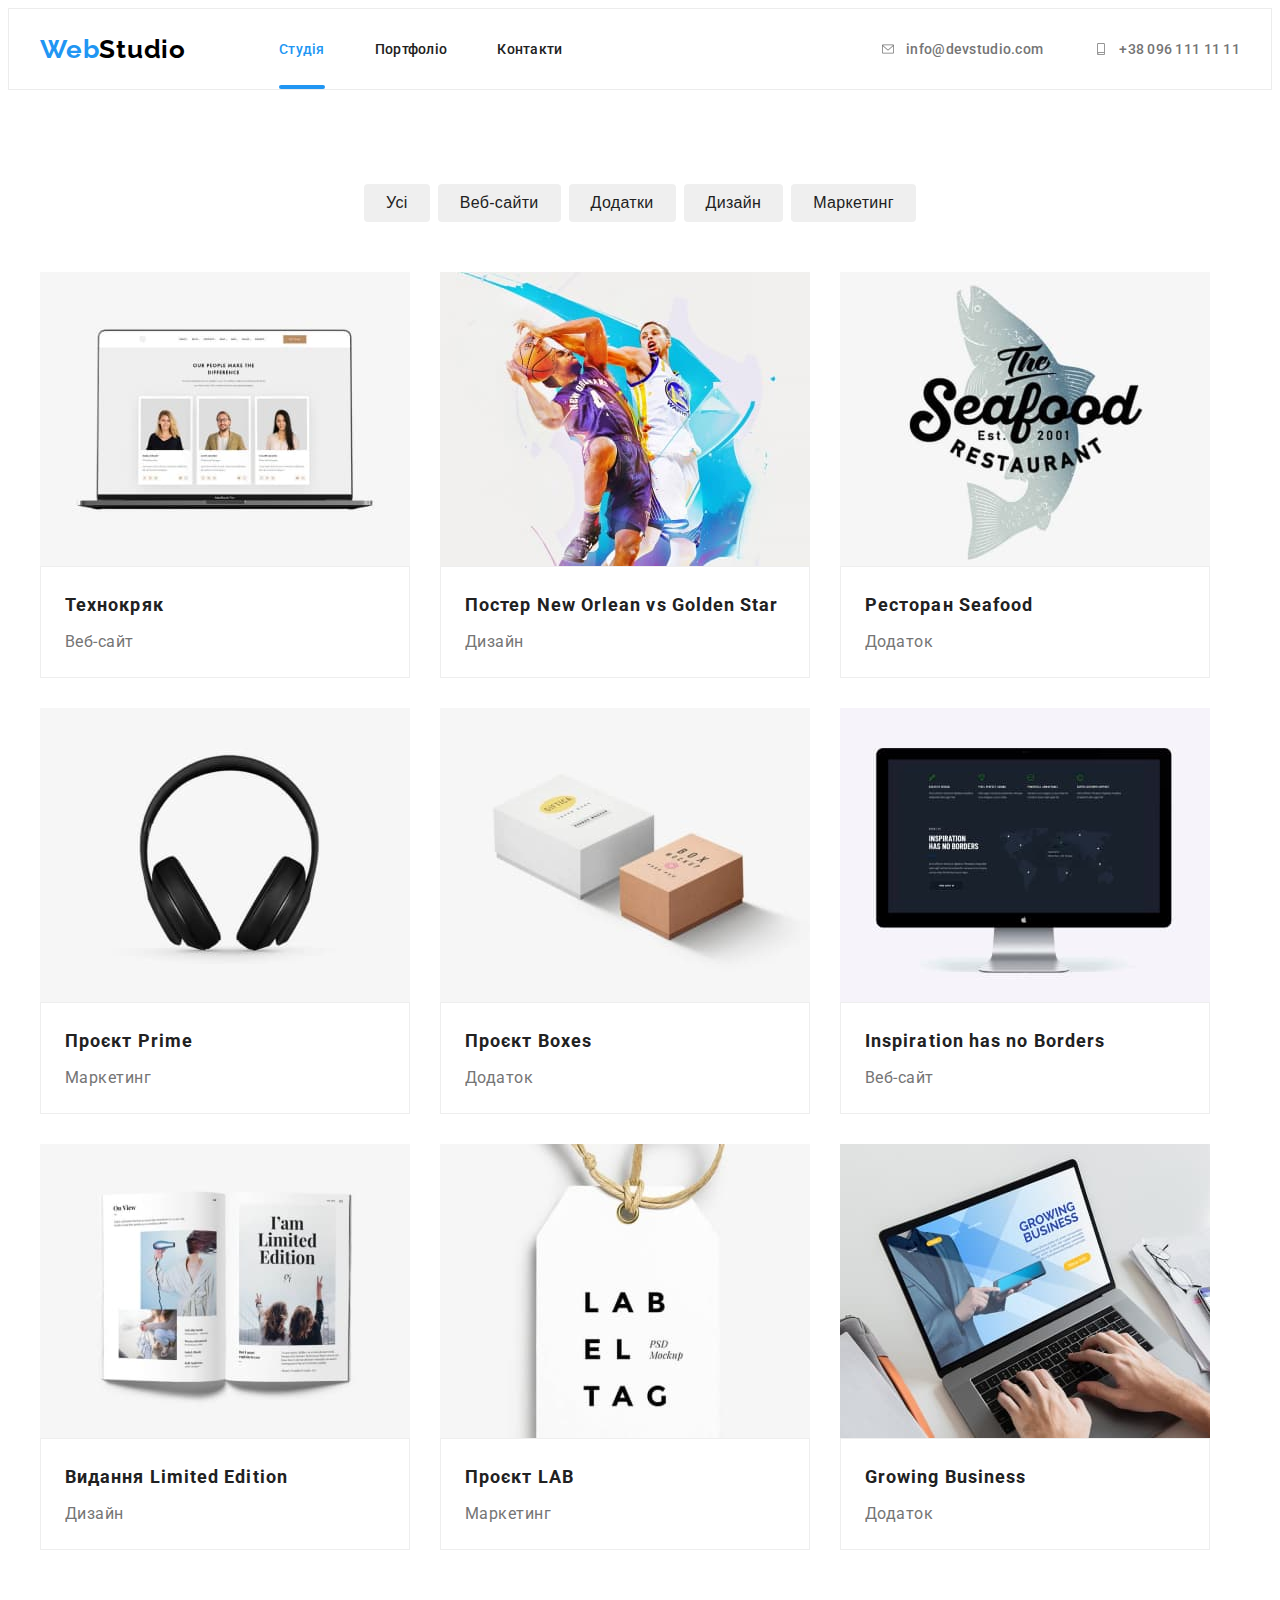
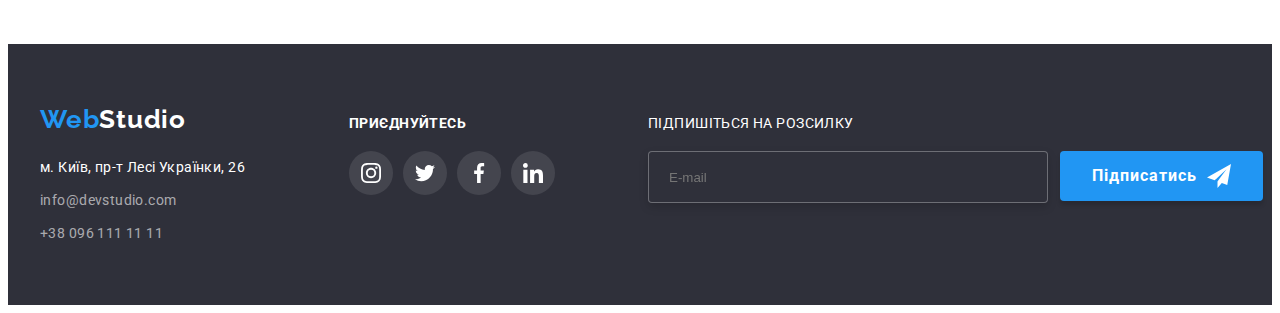
==== commit 091e67c0: "Summary" ====
--- a/portfolio.html
+++ b/portfolio.html
@@ -26,16 +26,16 @@
   <body>
     <header class="header">
       <div class="header-container container">
-        <nav class="container-list">
+        <nav class="header-nav">
           <a href="./index.html" class="logo header-link"
             >Web<span class="name">Studio</span></a
           >
           <ul class="header-list site-nav list">
             <li class="header-item nav-list">
-              <a href="" class="link">Студія</a>
+              <a href="" class="link currentlink current">Студія</a>
             </li>
             <li class="header-item nav-list">
-              <a href="./portfolio.html" class="link currentlink current">Портфоліо</a>
+              <a href="./portfolio.html" class="link">Портфоліо</a>
             </li>
             <li class="header-item nav-list">
               <a href="" class="link">Контакти</a>
@@ -43,7 +43,7 @@
           </ul>
         </nav>
         <ul class="site-contact list">
-          <li class="header-contact nav-list">
+          <li class=" nav-list">
             <a href="mailto:info@devstudio.com" class="header-link link">
               <svg class="header-icon" width="16" height="12">
                 <use href="./img/icons/icons.svg#icon-envelope"></use>
@@ -52,7 +52,7 @@
             </a>
           </li>
           <li class="header-contact nav-list">
-            <a href="tel:380961111111" class="link">
+            <a href="tel:380961111111" class="header-link link">
               <svg class="header-icon" width="16" height="12">
                 <use href="./img/icons/icons.svg#icon-smartphone"></use>
               </svg>
--- a/css/main.min.css
+++ b/css/main.min.css
@@ -1 +1 @@
-h1,h2,h3,h4,h5,h6,p{margin:0}.list{list-style:none;margin:0;padding:0}img{display:block}.logo{text-decoration:none}.site-nav .link{text-decoration:none}.container{width:1200px;padding-left:15px;padding-right:15px;margin:0 auto}.section{padding-top:94px;padding-bottom:94px}.header{border:1px solid #ececec}.header-container{display:-webkit-box;display:-ms-flexbox;display:flex;-webkit-box-align:center;-ms-flex-align:center;align-items:center}.header-nav{display:-webkit-box;display:-ms-flexbox;display:flex;-webkit-box-align:center;-ms-flex-align:center;align-items:center}.header-list{margin-right:94px}.header-list{display:-webkit-box;display:-ms-flexbox;display:flex;-webkit-box-align:center;-ms-flex-align:center;align-items:center;gap:50px}.site-contact{display:-webkit-box;display:-ms-flexbox;display:flex;-webkit-box-align:center;-ms-flex-align:center;align-items:center;gap:50px}.site-contact{margin-left:auto}.logo{display:block;color:var(--accent-color);font-family:"Raleway",sans-serif;margin-right:93px;font-style:normal;font-weight:700;font-size:26px;line-height:1.1923076923;letter-spacing:.03em}.name{color:#000}.second-name{color:var(--additional-color)}.site-nav .link{display:block;padding-top:32px;padding-bottom:32px;color:var(--primary-text-color);font-weight:500;line-height:1.1428571429;letter-spacing:.02em;-webkit-transition-property:color;transition-property:color;-webkit-transition-duration:250ms;transition-duration:250ms;-webkit-transition-timing-function:cubic-bezier(0.4, 0, 0.2, 1);transition-timing-function:cubic-bezier(0.4, 0, 0.2, 1)}.site-nav .link:hover,.site-nav .link:focus{color:var(--accent-color)}.site-nav .currentlink{color:var(--accent-color)}.nav-list{position:relative}.current::after{content:"";position:absolute;bottom:0px;left:0px;width:100%;height:4px;background-color:var(--accent-color);border-radius:2px}.site-contact{list-style:none}.site-contact .link{text-decoration:none}.header-icon{fill:currentColor;margin-right:10px}.site-contact .link{display:-webkit-box;display:-ms-flexbox;display:flex;-webkit-box-align:center;-ms-flex-align:center;align-items:center;padding-top:32px;padding-bottom:32px;color:var(--secondary-text-color);font-weight:500;line-height:1.1428571429;letter-spacing:.02em;color:var(--secondary-text-color);-webkit-transition-property:color;transition-property:color;-webkit-transition-duration:250ms;transition-duration:250ms;-webkit-transition-timing-function:cubic-bezier(0.4, 0, 0.2, 1);transition-timing-function:cubic-bezier(0.4, 0, 0.2, 1)}.site-contact .link:hover,.site-contact .link:focus{color:var(--accent-color)}.site-contact .link:not(:last child){margin-right:30px}.hero{padding:200px 0px;margin-left:auto;margin-right:auto;height:600px;max-width:1600px;background-color:#c4c4c4;background-image:-webkit-gradient(linear, left top, left bottom, from(rgba(47, 48, 58, 0.4)), to(rgba(47, 48, 58, 0.4))),url(../img/hero-img.jpg);background-image:linear-gradient(rgba(47, 48, 58, 0.4), rgba(47, 48, 58, 0.4)),url(../img/hero-img.jpg);background-position:center}.hero-title{width:696px;margin-left:auto;margin-right:auto;margin-bottom:30px;color:var(--additional-color);font-weight:900;font-size:44px;line-height:1.3636363636;text-align:center;letter-spacing:.06em;text-transform:uppercase}.hero-button{margin:auto;display:block;min-width:216px;min-height:50px;padding:10px 32px;color:var(--additional-color);background-color:var(--accent-color);font-family:"Roboto";font-weight:700;font-size:16px;line-height:1.875;-webkit-box-align:center;-ms-flex-align:center;align-items:center;text-align:center;letter-spacing:.06em;border:none;border-radius:4px;cursor:pointer}.hero-button:hover,.hero-button:focus{color:var(--additional-color);background-color:var(--accent-color)}.features__list{list-style:none}.features__section .features__list{display:-webkit-box;display:-ms-flexbox;display:flex;-ms-flex-wrap:wrap;flex-wrap:wrap}.features__list .features__descr{margin-right:30px}.features__list .features__descr:last-child{margin-right:0px}.features__wrapper{display:-webkit-box;display:-ms-flexbox;display:flex;-webkit-box-align:center;-ms-flex-align:center;align-items:center;-webkit-box-pack:center;-ms-flex-pack:center;justify-content:center;height:120px;background-color:#f5f4fa;border-radius:4px}.features__list .feature__title{margin-top:30px;margin-bottom:10px;font-size:14px;line-height:1.1428571429;letter-spacing:.03em;text-transform:uppercase}.features__list .feature__examples{width:270px;color:var(--secondary-text-color);line-height:1.7142857143;letter-spacing:.03em}.offers{padding-top:0px}.offers .list{display:-webkit-box;display:-ms-flexbox;display:flex;-ms-flex-wrap:wrap;flex-wrap:wrap}.offers__title{margin-bottom:50px;font-size:36px;line-height:1.1666666667;text-align:center;letter-spacing:.03em}.offers__ex{list-style:none}.offers__list .offers__ex{position:relative;margin-right:30px}.offers__list .offers__ex:last-child{margin-right:0px}.offers__overlay{position:absolute;bottom:0px;width:100%;padding-top:27px;padding-bottom:27px;background-color:rgba(47,48,58,.8)}.offers__text{font-style:normal;font-size:14px;line-height:1.1428571429;text-align:center;text-transform:uppercase;letter-spacing:.03em;color:var(--additional-color)}.team-wrapper{padding-top:30px;padding-bottom:30px;background-color:#fff;border-radius:0px 0px 4px 4px;-webkit-box-shadow:0px 1px 1px #000;box-shadow:0px 1px 1px #000}.list .part-second-title{margin-bottom:10px;font-weight:500;font-size:16px;line-height:1.1875;text-align:center;letter-spacing:.03em}.list .part-list-element{font-size:16px;line-height:1.1875;text-align:center;letter-spacing:.03em;color:var(--secondary-text-color)}.socials{display:-webkit-box;display:-ms-flexbox;display:flex;-webkit-box-pack:center;-ms-flex-pack:center;justify-content:center;-webkit-box-align:center;-ms-flex-align:center;align-items:center;gap:10px}.socials-link-main{display:-webkit-box;display:-ms-flexbox;display:flex;-webkit-box-pack:center;-ms-flex-pack:center;justify-content:center;-webkit-box-align:center;-ms-flex-align:center;align-items:center;width:44px;height:44px;border-radius:50%;-webkit-transition-property:background-color,color;transition-property:background-color,color;-webkit-transition-duration:250ms;transition-duration:250ms;-webkit-transition-timing-function:cubic-bezier(0.4, 0, 0.2, 1);transition-timing-function:cubic-bezier(0.4, 0, 0.2, 1)}.socials-icon-main{fill:var(--icon-color)}.socials-link-main:hover,.socials-link-main:focus{background-color:var(--accent-color)}.socials-link-main:hover .socials-icon-main{fill:var(--additional-color)}.team-section{background-color:#f5f4fa}.team-section .list{list-style:none}.participants-list{display:-webkit-box;display:-ms-flexbox;display:flex;-ms-flex-wrap:wrap;flex-wrap:wrap}.participants-list .list{margin-right:30px}.participants-list .list:last-child{margin-right:0px}.part-list-element{margin-bottom:16px}.clients__title{font-style:normal;font-size:36px;line-height:1.1666666667;text-align:center;letter-spacing:.03em;margin-bottom:50px}.clients{text-decoration:none}.clients{display:-webkit-box;display:-ms-flexbox;display:flex;-webkit-box-align:center;-ms-flex-align:center;align-items:center;-webkit-box-pack:center;-ms-flex-pack:center;justify-content:center;gap:30px}.clients__list{width:170px;height:92px}.clients__link:hover,.clients__link:focus{color:var(--accent-color);border:1px solid var(--accent-color)}.clients__link{display:-webkit-box;display:-ms-flexbox;display:flex;-webkit-box-pack:center;-ms-flex-pack:center;justify-content:center;-webkit-box-align:center;-ms-flex-align:center;align-items:center;width:100%;height:100%;border:1px solid var(--icon-color);border-radius:4px;background-color:#fff;color:var(--icon-color);-webkit-transition-property:color,border;transition-property:color,border;-webkit-transition-duration:250ms;transition-duration:250ms;-webkit-transition-timing-function:cubic-bezier(0.4, 0, 0.2, 1);transition-timing-function:cubic-bezier(0.4, 0, 0.2, 1)}.clients__icon{fill:currentColor}footer{background-color:#2f303a;padding-top:60px;padding-bottom:60px}address{font-style:normal}.footer-logo{margin-bottom:20px}.site-contact-list .link-location{list-style:none;text-decoration:none}.site-contact-list .link-contact{list-style:none;text-decoration:none}.site-contact-list .link-general{margin-bottom:9px}.site-contact-list .link-general:last-child{margin-bottom:0px}.site-contact-list .link-location{line-height:1.7142857143;letter-spacing:.03em;color:var(--additional-color)}.site-contact-list .link-contact-list:hover,.site-contact-list .link-contact-list:focus{color:var(--accent-color)}.site-contact-list .link-contact-list{text-decoration:none;list-style:none}.site-contact-list .link-contact-list{line-height:1.7142857143;letter-spacing:.03em;color:rgba(255,255,255,.6);-webkit-transition-property:color;transition-property:color;-webkit-transition-duration:250ms;transition-duration:250ms;-webkit-transition-timing-function:cubic-bezier(0.4, 0, 0.2, 1);transition-timing-function:cubic-bezier(0.4, 0, 0.2, 1)}.footer-contact{display:-webkit-box;display:-ms-flexbox;display:flex;-webkit-box-align:baseline;-ms-flex-align:baseline;align-items:baseline}.socials-footer{margin-left:70px}.socials-footer-list{display:-webkit-box;display:-ms-flexbox;display:flex;margin-top:0px;margin-bottom:0px;padding-left:0px;gap:10px}.footer-header{font-style:normal;font-size:14px;line-height:1.1428571429;letter-spacing:.03em;text-transform:uppercase;color:#fff;margin-bottom:20px}.socials-footer-list .socials-link{color:var(--additional-color)}.socials-link{display:-webkit-box;display:-ms-flexbox;display:flex;-webkit-box-pack:center;-ms-flex-pack:center;justify-content:center;-webkit-box-align:center;-ms-flex-align:center;align-items:center;width:44px;height:44px;border-radius:50%;background-color:rgba(255,255,255,.1);-webkit-transition-property:background-color,color;transition-property:background-color,color;-webkit-transition-duration:250ms;transition-duration:250ms;-webkit-transition-timing-function:cubic-bezier(0.4, 0, 0.2, 1);transition-timing-function:cubic-bezier(0.4, 0, 0.2, 1)}.socials-icon{fill:var(--additional-color)}.socials-link:hover,.socials-link:focus{background-color:#2196f3}.sign-form{display:-webkit-box;display:-ms-flexbox;display:flex}.sign-wrapper{-webkit-box-align:baseline;-ms-flex-align:baseline;align-items:baseline;-ms-flex-line-pack:center;align-content:center;margin-left:93px}.sign-field{margin-right:12px;padding:0 20px;width:358px;height:50px;background-color:#2f303a;border:none;border:1px solid rgba(255,255,255,.3);-webkit-filter:drop-shadow(0px 4px 4px rgba(0, 0, 0, 0.15));filter:drop-shadow(0px 4px 4px rgba(0, 0, 0, 0.15));border-radius:4px;color:var(--additional-color)}.sign-fiend::-webkit-input-placeholder{font-size:16px;line-height:1.25;letter-spacing:.03em;color:rgba(255,255,255,.6);-webkit-transform:translateX(16px);transform:translateX(16px)}.sign-fiend::-moz-placeholder{font-size:16px;line-height:1.25;letter-spacing:.03em;color:rgba(255,255,255,.6);transform:translateX(16px)}.sign-fiend:-ms-input-placeholder{font-size:16px;line-height:1.25;letter-spacing:.03em;color:rgba(255,255,255,.6);transform:translateX(16px)}.sign-fiend::-ms-input-placeholder{font-size:16px;line-height:1.25;letter-spacing:.03em;color:rgba(255,255,255,.6);transform:translateX(16px)}.sign-fiend::placeholder{font-size:16px;line-height:1.25;letter-spacing:.03em;color:rgba(255,255,255,.6);-webkit-transform:translateX(16px);transform:translateX(16px)}.sign-field-mark{position:absolute;font-style:normal;font-size:16px;line-height:1.25;letter-spacing:.03em;color:rgba(255,255,255,.6)}.sign-btn{display:-webkit-inline-box;display:-ms-inline-flexbox;display:inline-flex;-webkit-box-align:center;-ms-flex-align:center;align-items:center;padding:10px 32px;gap:10px;min-height:50px;color:var(--additional-color);background-color:var(--accent-color);font-family:"Roboto";font-weight:700;font-size:16px;line-height:1.875;letter-spacing:.06em;border:none;border-radius:4px;-webkit-box-shadow:0px 4px 4px rgba(0,0,0,.15);box-shadow:0px 4px 4px rgba(0,0,0,.15);cursor:pointer}.sign-item{fill:#fff}.portfolio-examples{display:-webkit-box;display:-ms-flexbox;display:flex;-ms-flex-wrap:wrap;flex-wrap:wrap;gap:30px}.portfolio-list .portfolio-list-link{list-style:none}.portfolio-list{display:-webkit-box;display:-ms-flexbox;display:flex;-webkit-box-pack:center;-ms-flex-pack:center;justify-content:center;margin-bottom:50px;gap:8px}.portfolio-list-link:last-child{margin-right:0px}.portfolio-list .portfolio-list-button{min-height:38px;font-weight:500;font-size:16px;line-height:1.1428571429;letter-spacing:.02em;cursor:pointer;color:var(--primary-text-color);border:none;padding:6px 22px;border-radius:4px;-webkit-transition-property:color,background-color,-webkit-box-shadow;transition-property:color,background-color,-webkit-box-shadow;transition-property:color,background-color,box-shadow;transition-property:color,background-color,box-shadow,-webkit-box-shadow;-webkit-transition-duration:250ms;transition-duration:250ms;-webkit-transition-timing-function:cubic-bezier(0.4, 0, 0.2, 1);transition-timing-function:cubic-bezier(0.4, 0, 0.2, 1)}.portfolio-list .portfolio-list-button:hover,.portfolio-list .portfolio-list-button:focus{color:var(--additional-color);background-color:var(--accent-color);-webkit-box-shadow:0px 3px 1px rgba(0,0,0,.1),0px 1px 2px rgba(0,0,0,.08),0px 2px 2px rgba(0,0,0,.12);box-shadow:0px 3px 1px rgba(0,0,0,.1),0px 1px 2px rgba(0,0,0,.08),0px 2px 2px rgba(0,0,0,.12)}.portfolio-examples .list{list-style:none}.portfolio-examples-link{text-decoration:none}.portfolio-examples-link{display:block;-webkit-transition-property:-webkit-box-shadow;transition-property:-webkit-box-shadow;transition-property:box-shadow;transition-property:box-shadow, -webkit-box-shadow;-webkit-transition-duration:250ms;transition-duration:250ms;-webkit-transition-timing-function:cubic-bezier(0.4, 0, 0.2, 1);transition-timing-function:cubic-bezier(0.4, 0, 0.2, 1)}.portfolio-examples-link:hover,.portfolio-examples-link:focus{-webkit-box-shadow:0px 1px 1px rgba(0,0,0,.12),0px 4px 4px rgba(0,0,0,.06),1px 4px 6px rgba(0,0,0,.16);box-shadow:0px 1px 1px rgba(0,0,0,.12),0px 4px 4px rgba(0,0,0,.06),1px 4px 6px rgba(0,0,0,.16)}.portfolio-wrapper{padding:20px 24px;border:1px solid #eee}.portfolio-examples .portfolio-header{margin-bottom:4px;font-size:18px;line-height:2;letter-spacing:.06em;color:var(--primary-text-color)}.portfolio-examples .portfolio-descr{font-size:16px;line-height:1.875;letter-spacing:.03em;color:var(--secondary-text-color)}:root{--primary-text-color: #212121;--secondary-text-color: #757575;--additional-color: #ffffff;--accent-color: #2196f3;--icon-color: #afb1b8}head{background-color:var(--additional-color)}body{font-family:"Roboto",sans-serif;font-size:14px;background-color:var(--additional-color);color:var(--primary-text-color)}.visually-hidden{position:absolute;width:1px;height:1px;margin:-1px;border:0;padding:0;white-space:nowrap;-webkit-clip-path:inset(100%);clip-path:inset(100%);clip:rect(0 0 0 0);overflow:hidden}/*# sourceMappingURL=main.min.css.map */+h1,h2,h3,h4,h5,h6,p{margin:0}.list{list-style:none;margin:0;padding:0}img{display:block}.logo{text-decoration:none}.site-nav .link{text-decoration:none}.container{width:1200px;padding-left:15px;padding-right:15px;margin:0 auto}.section{padding-top:94px;padding-bottom:94px}.header{border:1px solid #ececec}.header-container{display:-webkit-box;display:-ms-flexbox;display:flex;-webkit-box-align:center;-ms-flex-align:center;align-items:center}.header-nav{display:-webkit-box;display:-ms-flexbox;display:flex;-webkit-box-align:center;-ms-flex-align:center;align-items:center}.header-list{margin-right:94px}.header-list{display:-webkit-box;display:-ms-flexbox;display:flex;-webkit-box-align:center;-ms-flex-align:center;align-items:center;gap:50px}.site-contact{display:-webkit-box;display:-ms-flexbox;display:flex;-webkit-box-align:center;-ms-flex-align:center;align-items:center;gap:50px}.site-contact{margin-left:auto}.logo{display:block;color:var(--accent-color);font-family:"Raleway",sans-serif;margin-right:93px;font-style:normal;font-weight:700;font-size:26px;line-height:1.1923076923;letter-spacing:.03em}.name{color:#000}.second-name{color:var(--additional-color)}.site-nav .link{display:block;padding-top:32px;padding-bottom:32px;color:var(--primary-text-color);font-weight:500;line-height:1.1428571429;letter-spacing:.02em;-webkit-transition-property:color;transition-property:color;-webkit-transition-duration:250ms;transition-duration:250ms;-webkit-transition-timing-function:cubic-bezier(0.4, 0, 0.2, 1);transition-timing-function:cubic-bezier(0.4, 0, 0.2, 1)}.site-nav .link:hover,.site-nav .link:focus{color:var(--accent-color)}.site-nav .currentlink{color:var(--accent-color)}.nav-list{position:relative}.current::after{content:"";position:absolute;bottom:0px;left:0px;width:100%;height:4px;background-color:var(--accent-color);border-radius:2px}.site-contact{list-style:none}.site-contact .link{text-decoration:none}.header-icon{fill:currentColor;margin-right:10px}.site-contact .link{display:-webkit-box;display:-ms-flexbox;display:flex;-webkit-box-align:center;-ms-flex-align:center;align-items:center;padding-top:32px;padding-bottom:32px;color:var(--secondary-text-color);font-weight:500;line-height:1.1428571429;letter-spacing:.02em;color:var(--secondary-text-color);-webkit-transition-property:color;transition-property:color;-webkit-transition-duration:250ms;transition-duration:250ms;-webkit-transition-timing-function:cubic-bezier(0.4, 0, 0.2, 1);transition-timing-function:cubic-bezier(0.4, 0, 0.2, 1)}.site-contact .link:hover,.site-contact .link:focus{color:var(--accent-color)}.site-contact .link:not(:last child){margin-right:30px}.hero{padding:200px 0px;margin-left:auto;margin-right:auto;height:600px;max-width:1600px;background-color:#c4c4c4;background-image:-webkit-gradient(linear, left top, left bottom, from(rgba(47, 48, 58, 0.4)), to(rgba(47, 48, 58, 0.4))),url(../img/hero-img.jpg);background-image:linear-gradient(rgba(47, 48, 58, 0.4), rgba(47, 48, 58, 0.4)),url(../img/hero-img.jpg);background-position:center}.hero-title{width:696px;margin-left:auto;margin-right:auto;margin-bottom:30px;color:var(--additional-color);font-weight:900;font-size:44px;line-height:1.3636363636;text-align:center;letter-spacing:.06em;text-transform:uppercase}.hero-button{margin:auto;display:block;min-width:216px;min-height:50px;padding:10px 32px;color:var(--additional-color);background-color:var(--accent-color);font-family:"Roboto";font-weight:700;font-size:16px;line-height:1.875;-webkit-box-align:center;-ms-flex-align:center;align-items:center;text-align:center;letter-spacing:.06em;border:none;border-radius:4px;cursor:pointer}.hero-button:hover,.hero-button:focus{color:var(--additional-color);background-color:var(--accent-color)}.features__list{list-style:none}.features__section .features__list{display:-webkit-box;display:-ms-flexbox;display:flex;-ms-flex-wrap:wrap;flex-wrap:wrap}.features__list .features__descr{margin-right:30px}.features__list .features__descr:last-child{margin-right:0px}.features__wrapper{display:-webkit-box;display:-ms-flexbox;display:flex;-webkit-box-align:center;-ms-flex-align:center;align-items:center;-webkit-box-pack:center;-ms-flex-pack:center;justify-content:center;height:120px;background-color:#f5f4fa;border-radius:4px}.features__list .feature__title{margin-top:30px;margin-bottom:10px;font-size:14px;line-height:1.1428571429;letter-spacing:.03em;text-transform:uppercase}.features__list .feature__examples{width:270px;color:var(--secondary-text-color);line-height:1.7142857143;letter-spacing:.03em}.offers{padding-top:0px}.offers .list{display:-webkit-box;display:-ms-flexbox;display:flex;-ms-flex-wrap:wrap;flex-wrap:wrap}.offers__title{margin-bottom:50px;font-size:36px;line-height:1.1666666667;text-align:center;letter-spacing:.03em}.offers__ex{list-style:none}.offers__list .offers__ex{position:relative;margin-right:30px}.offers__list .offers__ex:last-child{margin-right:0px}.offers__overlay{position:absolute;bottom:0px;width:100%;padding-top:27px;padding-bottom:27px;background-color:rgba(47,48,58,.8)}.offers__text{font-style:normal;font-size:14px;line-height:1.1428571429;text-align:center;text-transform:uppercase;letter-spacing:.03em;color:var(--additional-color)}.team-wrapper{padding-top:30px;padding-bottom:30px;background-color:#fff;border-radius:0px 0px 4px 4px;-webkit-box-shadow:0px 1px 1px #000;box-shadow:0px 1px 1px #000}.list .part-second-title{margin-bottom:10px;font-weight:500;font-size:16px;line-height:1.1875;text-align:center;letter-spacing:.03em}.list .part-list-element{font-size:16px;line-height:1.1875;text-align:center;letter-spacing:.03em;color:var(--secondary-text-color)}.socials{display:-webkit-box;display:-ms-flexbox;display:flex;-webkit-box-pack:center;-ms-flex-pack:center;justify-content:center;-webkit-box-align:center;-ms-flex-align:center;align-items:center;gap:10px}.socials-link-main{display:-webkit-box;display:-ms-flexbox;display:flex;-webkit-box-pack:center;-ms-flex-pack:center;justify-content:center;-webkit-box-align:center;-ms-flex-align:center;align-items:center;width:44px;height:44px;border-radius:50%;-webkit-transition-property:background-color,color;transition-property:background-color,color;-webkit-transition-duration:250ms;transition-duration:250ms;-webkit-transition-timing-function:cubic-bezier(0.4, 0, 0.2, 1);transition-timing-function:cubic-bezier(0.4, 0, 0.2, 1)}.socials-icon-main{fill:var(--icon-color)}.socials-link-main:hover,.socials-link-main:focus{background-color:var(--accent-color)}.socials-link-main:hover .socials-icon-main{fill:var(--additional-color)}.team-section{background-color:#f5f4fa}.team-section .list{list-style:none}.participants-list{display:-webkit-box;display:-ms-flexbox;display:flex;-ms-flex-wrap:wrap;flex-wrap:wrap}.participants-list .list{margin-right:30px}.participants-list .list:last-child{margin-right:0px}.part-list-element{margin-bottom:16px}.clients__title{font-style:normal;font-size:36px;line-height:1.1666666667;text-align:center;letter-spacing:.03em;margin-bottom:50px}.clients{text-decoration:none}.clients{display:-webkit-box;display:-ms-flexbox;display:flex;-webkit-box-align:center;-ms-flex-align:center;align-items:center;-webkit-box-pack:center;-ms-flex-pack:center;justify-content:center;gap:30px}.clients__list{width:170px;height:92px}.clients__link:hover,.clients__link:focus{color:var(--accent-color);border:1px solid var(--accent-color)}.clients__link{display:-webkit-box;display:-ms-flexbox;display:flex;-webkit-box-pack:center;-ms-flex-pack:center;justify-content:center;-webkit-box-align:center;-ms-flex-align:center;align-items:center;width:100%;height:100%;border:1px solid var(--icon-color);border-radius:4px;background-color:#fff;color:var(--icon-color);-webkit-transition-property:color,border;transition-property:color,border;-webkit-transition-duration:250ms;transition-duration:250ms;-webkit-transition-timing-function:cubic-bezier(0.4, 0, 0.2, 1);transition-timing-function:cubic-bezier(0.4, 0, 0.2, 1)}.clients__icon{fill:currentColor}footer{background-color:#2f303a;padding-top:60px;padding-bottom:60px}address{font-style:normal}.footer-logo{margin-bottom:20px}.site-contact-list .link-location{list-style:none;text-decoration:none}.site-contact-list .link-contact{list-style:none;text-decoration:none}.site-contact-list .link-general{margin-bottom:9px}.site-contact-list .link-general:last-child{margin-bottom:0px}.site-contact-list .link-location{line-height:1.7142857143;letter-spacing:.03em;color:var(--additional-color)}.site-contact-list .link-contact-list:hover,.site-contact-list .link-contact-list:focus{color:var(--accent-color)}.site-contact-list .link-contact-list{text-decoration:none;list-style:none}.site-contact-list .link-contact-list{line-height:1.7142857143;letter-spacing:.03em;color:rgba(255,255,255,.6);-webkit-transition-property:color;transition-property:color;-webkit-transition-duration:250ms;transition-duration:250ms;-webkit-transition-timing-function:cubic-bezier(0.4, 0, 0.2, 1);transition-timing-function:cubic-bezier(0.4, 0, 0.2, 1)}.footer-contact{display:-webkit-box;display:-ms-flexbox;display:flex;-webkit-box-align:baseline;-ms-flex-align:baseline;align-items:baseline}.socials-footer{margin-left:70px}.socials-footer-list{display:-webkit-box;display:-ms-flexbox;display:flex;margin-top:0px;margin-bottom:0px;padding-left:0px;gap:10px}.footer-header{font-style:normal;font-size:14px;line-height:1.1428571429;letter-spacing:.03em;text-transform:uppercase;color:#fff;margin-bottom:20px}.socials-footer-list .socials-link{color:var(--additional-color)}.socials-link{display:-webkit-box;display:-ms-flexbox;display:flex;-webkit-box-pack:center;-ms-flex-pack:center;justify-content:center;-webkit-box-align:center;-ms-flex-align:center;align-items:center;width:44px;height:44px;border-radius:50%;background-color:rgba(255,255,255,.1);-webkit-transition-property:background-color,color;transition-property:background-color,color;-webkit-transition-duration:250ms;transition-duration:250ms;-webkit-transition-timing-function:cubic-bezier(0.4, 0, 0.2, 1);transition-timing-function:cubic-bezier(0.4, 0, 0.2, 1)}.socials-icon{fill:var(--additional-color)}.socials-link:hover,.socials-link:focus{background-color:#2196f3}.sign-form{display:-webkit-box;display:-ms-flexbox;display:flex}.sign-wrapper{-webkit-box-align:baseline;-ms-flex-align:baseline;align-items:baseline;-ms-flex-line-pack:center;align-content:center;margin-left:93px}.sign-field{margin-right:12px;padding:0 20px;width:358px;height:50px;background-color:#2f303a;border:none;border:1px solid rgba(255,255,255,.3);-webkit-filter:drop-shadow(0px 4px 4px rgba(0, 0, 0, 0.15));filter:drop-shadow(0px 4px 4px rgba(0, 0, 0, 0.15));border-radius:4px;color:var(--additional-color)}.sign-fiend::-webkit-input-placeholder{font-size:16px;line-height:1.25;letter-spacing:.03em;color:rgba(255,255,255,.6);-webkit-transform:translateX(16px);transform:translateX(16px)}.sign-fiend::-moz-placeholder{font-size:16px;line-height:1.25;letter-spacing:.03em;color:rgba(255,255,255,.6);transform:translateX(16px)}.sign-fiend:-ms-input-placeholder{font-size:16px;line-height:1.25;letter-spacing:.03em;color:rgba(255,255,255,.6);transform:translateX(16px)}.sign-fiend::-ms-input-placeholder{font-size:16px;line-height:1.25;letter-spacing:.03em;color:rgba(255,255,255,.6);transform:translateX(16px)}.sign-fiend::placeholder{font-size:16px;line-height:1.25;letter-spacing:.03em;color:rgba(255,255,255,.6);-webkit-transform:translateX(16px);transform:translateX(16px)}.sign-field-mark{position:absolute;font-style:normal;font-size:16px;line-height:1.25;letter-spacing:.03em;color:rgba(255,255,255,.6)}.sign-btn{display:-webkit-inline-box;display:-ms-inline-flexbox;display:inline-flex;-webkit-box-align:center;-ms-flex-align:center;align-items:center;padding:10px 32px;gap:10px;min-height:50px;color:var(--additional-color);background-color:var(--accent-color);font-family:"Roboto";font-weight:700;font-size:16px;line-height:1.875;letter-spacing:.06em;border:none;border-radius:4px;-webkit-box-shadow:0px 4px 4px rgba(0,0,0,.15);box-shadow:0px 4px 4px rgba(0,0,0,.15);cursor:pointer}.sign-item{fill:#fff}.portfolio-examples{display:-webkit-box;display:-ms-flexbox;display:flex;-ms-flex-wrap:wrap;flex-wrap:wrap;gap:30px}.portfolio-list .portfolio-list-link{list-style:none}.portfolio-list{display:-webkit-box;display:-ms-flexbox;display:flex;-webkit-box-pack:center;-ms-flex-pack:center;justify-content:center;margin-bottom:50px;gap:8px}.portfolio-list-link:last-child{margin-right:0px}.portfolio-list .portfolio-list-button{min-height:38px;font-weight:500;font-size:16px;line-height:1.1428571429;letter-spacing:.02em;cursor:pointer;color:var(--primary-text-color);border:none;padding:6px 22px;border-radius:4px;-webkit-transition-property:color,background-color,-webkit-box-shadow;transition-property:color,background-color,-webkit-box-shadow;transition-property:color,background-color,box-shadow;transition-property:color,background-color,box-shadow,-webkit-box-shadow;-webkit-transition-duration:250ms;transition-duration:250ms;-webkit-transition-timing-function:cubic-bezier(0.4, 0, 0.2, 1);transition-timing-function:cubic-bezier(0.4, 0, 0.2, 1)}.portfolio-list .portfolio-list-button:hover,.portfolio-list .portfolio-list-button:focus{color:var(--additional-color);background-color:var(--accent-color);-webkit-box-shadow:0px 3px 1px rgba(0,0,0,.1),0px 1px 2px rgba(0,0,0,.08),0px 2px 2px rgba(0,0,0,.12);box-shadow:0px 3px 1px rgba(0,0,0,.1),0px 1px 2px rgba(0,0,0,.08),0px 2px 2px rgba(0,0,0,.12)}.portfolio-examples .list{list-style:none}.portfolio-examples-link{text-decoration:none}.portfolio-examples-link{display:block;-webkit-transition-property:-webkit-box-shadow;transition-property:-webkit-box-shadow;transition-property:box-shadow;transition-property:box-shadow, -webkit-box-shadow;-webkit-transition-duration:250ms;transition-duration:250ms;-webkit-transition-timing-function:cubic-bezier(0.4, 0, 0.2, 1);transition-timing-function:cubic-bezier(0.4, 0, 0.2, 1)}.portfolio-examples-link:hover,.portfolio-examples-link:focus{-webkit-box-shadow:0px 1px 1px rgba(0,0,0,.12),0px 4px 4px rgba(0,0,0,.06),1px 4px 6px rgba(0,0,0,.16);box-shadow:0px 1px 1px rgba(0,0,0,.12),0px 4px 4px rgba(0,0,0,.06),1px 4px 6px rgba(0,0,0,.16)}.portfolio-wrapper{padding:20px 24px;border:1px solid #eee}.portfolio-examples .portfolio-header{margin-bottom:4px;font-size:18px;line-height:2;letter-spacing:.06em;color:var(--primary-text-color)}.portfolio-examples .portfolio-descr{font-size:16px;line-height:1.875;letter-spacing:.03em;color:var(--secondary-text-color)}.portfolio-thumb{position:relative}.portfolio-overlay{position:absolute;content:"";top:0px;left:0px;width:100%;height:100%;padding-top:63px;padding-bottom:63px;padding-left:24px;padding-right:24px;background-color:rgba(33,150,243,.9);-webkit-transform:translateY(100%);transform:translateY(100%);-webkit-transition-property:-webkit-transform;transition-property:-webkit-transform;transition-property:transform;transition-property:transform, -webkit-transform;-webkit-transition-duration:250ms;transition-duration:250ms;-webkit-transition-timing-function:cubic-bezier(0.4, 0, 0.2, 1);transition-timing-function:cubic-bezier(0.4, 0, 0.2, 1)}.portfolio-examples-link:hover .portfolio-overlay{-webkit-transform:translateY(0%);transform:translateY(0%);-webkit-animation:bottom-to-top 1000ms ease 200ms 1 both;animation:bottom-to-top 1000ms ease 200ms 1 both}.portfolio-thumb{overflow:hidden}.portfolio-overlay-text{display:-webkit-box;display:-ms-flexbox;display:flex;-webkit-box-align:center;-ms-flex-align:center;align-items:center;font-style:normal;font-size:18px;line-height:1.5555555556;letter-spacing:.03em;color:var(--additional-color)}.backdrop{position:fixed;top:0;left:0;width:100%;height:100%;background-color:rgba(0,0,0,.2);-webkit-transition-property:opacity,visibility;transition-property:opacity,visibility;-webkit-transition-duration:250ms;transition-duration:250ms;-webkit-transition-timing-function:cubic-bezier(0.4, 0, 0.2, 1);transition-timing-function:cubic-bezier(0.4, 0, 0.2, 1)}.backdrop.is-hidden{visibility:hidden;opacity:0;pointer-events:none}.modal{position:relative;padding:40px;width:528px;height:581px;background-color:var(--additional-color);-webkit-box-shadow:0px 1px 3px rgba(0,0,0,.12),0px 1px 1px rgba(0,0,0,.14),0px 2px 1px rgba(0,0,0,.2);box-shadow:0px 1px 3px rgba(0,0,0,.12),0px 1px 1px rgba(0,0,0,.14),0px 2px 1px rgba(0,0,0,.2);border-radius:4px;position:absolute;top:50%;left:50%;-webkit-transform:translate(-50%, -50%);transform:translate(-50%, -50%)}.portfolio-try{-webkit-animation:left-to-right 100ms ease 200ms 1 both;animation:left-to-right 100ms ease 200ms 1 both}.modal-button{position:absolute;top:6px;right:6px;width:30px;height:30px;padding:0;display:-webkit-inline-box;display:-ms-inline-flexbox;display:inline-flex;-webkit-box-align:center;-ms-flex-align:center;align-items:center;-webkit-box-pack:center;-ms-flex-pack:center;justify-content:center;background-color:rgba(0,0,0,0);border-radius:50%;border:1px solid rgba(0,0,0,.1)}.modal-form-close{background-size:contain;-webkit-box-align:center;-ms-flex-align:center;align-items:center}.is-hidden{visibility:hidden;opacity:0;pointer-events:none}.modal-text{display:block;text-align:center;margin-bottom:12px;font-weight:700;font-size:20px;line-height:1.5;letter-spacing:.03em}.modal-form-group{margin-bottom:20px}.modal-form-label{display:block;margin-bottom:4px;font-size:12px;line-height:14px;letter-spacing:.01em;color:var(--secondary-text-color)}.modal-form-wrapper{position:relative;margin-bottom:10px}.modal-form-field{padding-left:42px;width:100%;height:40px;border:1px solid rgba(33,33,33,.2);border-radius:4px;outline:1px solid rgba(0,0,0,0);outline-offset:-1px;-webkit-transition-property:fill;transition-property:fill;-webkit-transition-duration:250ms;transition-duration:250ms;-webkit-transition-timing-function:cubic-bezier(0.4, 0, 0.2, 1);transition-timing-function:cubic-bezier(0.4, 0, 0.2, 1)}.modal-form-field:focus{outline-color:var(--accent-color)}.modal-form-icon{position:absolute;top:50%;left:15px;-webkit-transform:translateY(-50%);transform:translateY(-50%);fill:var(--primary-text-color)}.modal-form-field:focus+.modal-form-icon{fill:var(--accent-color)}.modal-form-message{display:block;padding:12px 16px;width:100%;height:120px;resize:none;border:1px solid rgba(33,33,33,.2);border-radius:4px;outline:1px solid rgba(0,0,0,0);outline-offset:-1px;-webkit-transition-property:outline-color;transition-property:outline-color;-webkit-transition-duration:250ms;transition-duration:250ms;-webkit-transition-timing-function:cubic-bezier(0.4, 0, 0.2, 1);transition-timing-function:cubic-bezier(0.4, 0, 0.2, 1)}.modal-form-message:focus{outline-color:var(--accent-color)}.modal-form-agreement{display:-webkit-box;display:-ms-flexbox;display:flex;-webkit-box-align:center;-ms-flex-align:center;align-items:center;-webkit-box-pack:center;-ms-flex-pack:center;justify-content:center;gap:9px;margin-bottom:30px}.modal-form-agreement-desc{color:var(--secondary-text-color)}.modal-form-agreement-link{color:var(--accent-color)}.modal-form-checkbox{-webkit-appearance:none;-moz-appearance:none;appearance:none;width:16px;height:15px;border-radius:2px;outline:2px solid rgba(0,0,0,0);outline-offset:-2px;border:2px solid var(--primary-text-color);border-radius:2px;background-position:center;background-repeat:no-repeat;background-size:0;-webkit-transition-property:background-size,outline-color,background-color;transition-property:background-size,outline-color,background-color;-webkit-transition-duration:250ms;transition-duration:250ms;-webkit-transition-timing-function:cubic-bezier(0.4, 0, 0.2, 1);transition-timing-function:cubic-bezier(0.4, 0, 0.2, 1)}.modal-form-checkbox:checked{outline-color:var(--accent-color);background-color:var(--accent-color);background-image:url("data:image/svg+xml,%3Csvg width='13' height='10' viewBox='0 0 13 10' fill='none' xmlns='http://www.w3.org/2000/svg'%3E%3Cpath d='M1.95703 4.75166L1.88825 4.68604L1.81923 4.75141L0.93123 5.59258L0.854858 5.66492L0.930974 5.73753L4.42671 9.07236L4.49574 9.1382L4.56476 9.07236L12.069 1.91352L12.1449 1.84116L12.069 1.76881L11.1873 0.927644L11.1183 0.861826L11.0493 0.927611L4.49577 7.17353L1.95703 4.75166Z' fill='white' stroke='white' stroke-width='0.2'/%3E%3C/svg%3E%0A");background-size:11px 8px}@-webkit-keyframes bottom-to-top{0%{opacity:0;-webkit-transform:translateY(100px);transform:translateY(100px)}100%{opacity:1;-webkit-transform:translateY(0px);transform:translateY(0px)}}@keyframes bottom-to-top{0%{opacity:0;-webkit-transform:translateY(100px);transform:translateY(100px)}100%{opacity:1;-webkit-transform:translateY(0px);transform:translateY(0px)}}:root{--primary-text-color: #212121;--secondary-text-color: #757575;--additional-color: #ffffff;--accent-color: #2196f3;--icon-color: #afb1b8}head{background-color:var(--additional-color)}body{font-family:"Roboto",sans-serif;font-size:14px;background-color:var(--additional-color);color:var(--primary-text-color)}.visually-hidden{position:absolute;width:1px;height:1px;margin:-1px;border:0;padding:0;white-space:nowrap;-webkit-clip-path:inset(100%);clip-path:inset(100%);clip:rect(0 0 0 0);overflow:hidden}/*# sourceMappingURL=main.min.css.map */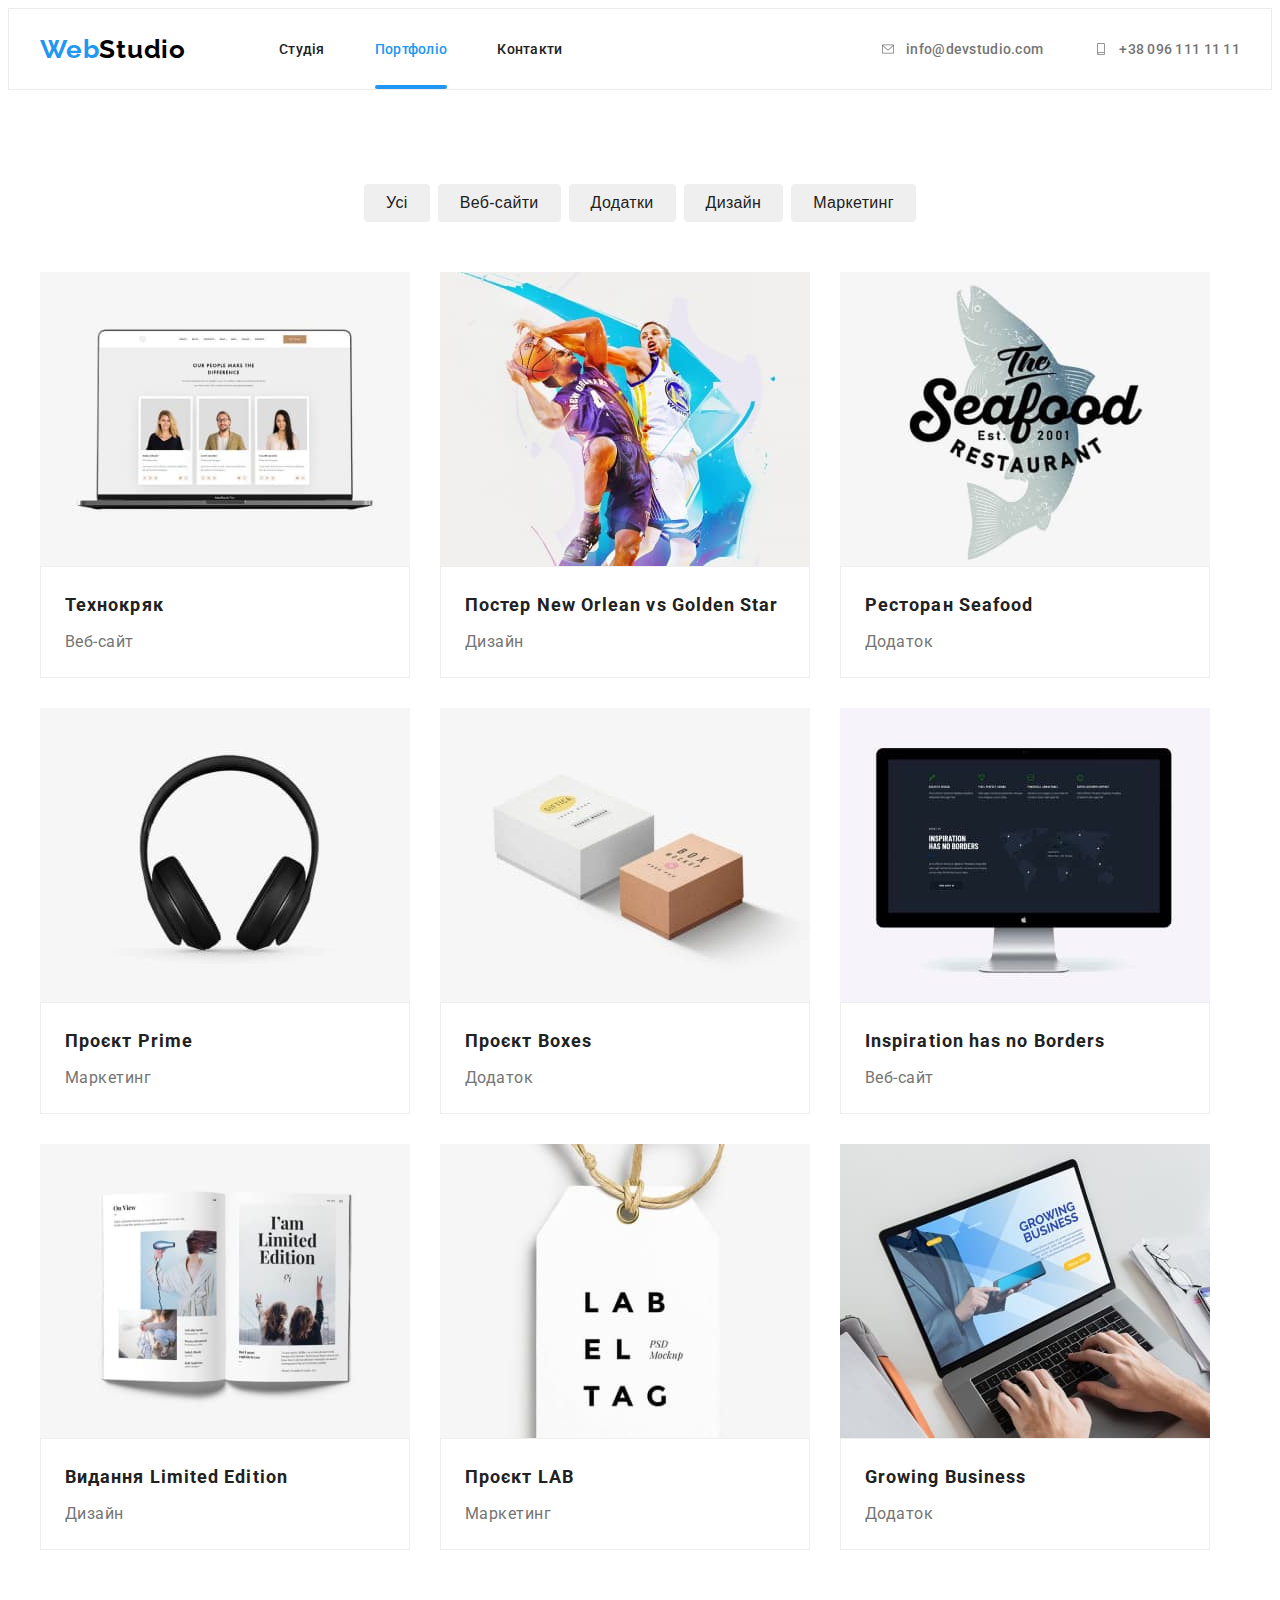
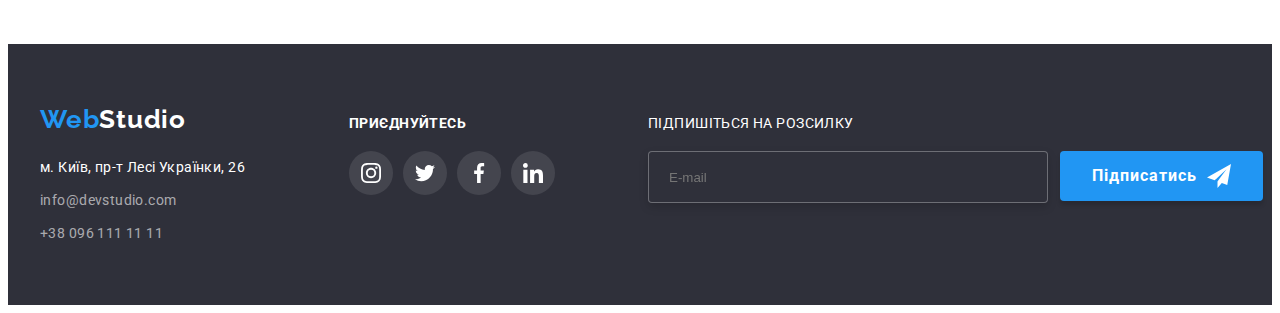
==== commit da6552f5: "Update portfolio" ====
--- a/portfolio.html
+++ b/portfolio.html
@@ -32,10 +32,10 @@
           >
           <ul class="header-list site-nav list">
             <li class="header-item nav-list">
-              <a href="" class="link currentlink current">Студія</a>
+              <a href="" class="link ">Студія</a>
             </li>
             <li class="header-item nav-list">
-              <a href="./portfolio.html" class="link">Портфоліо</a>
+              <a href="./portfolio.html" class="link currentlink current">Портфоліо</a>
             </li>
             <li class="header-item nav-list">
               <a href="" class="link">Контакти</a>
